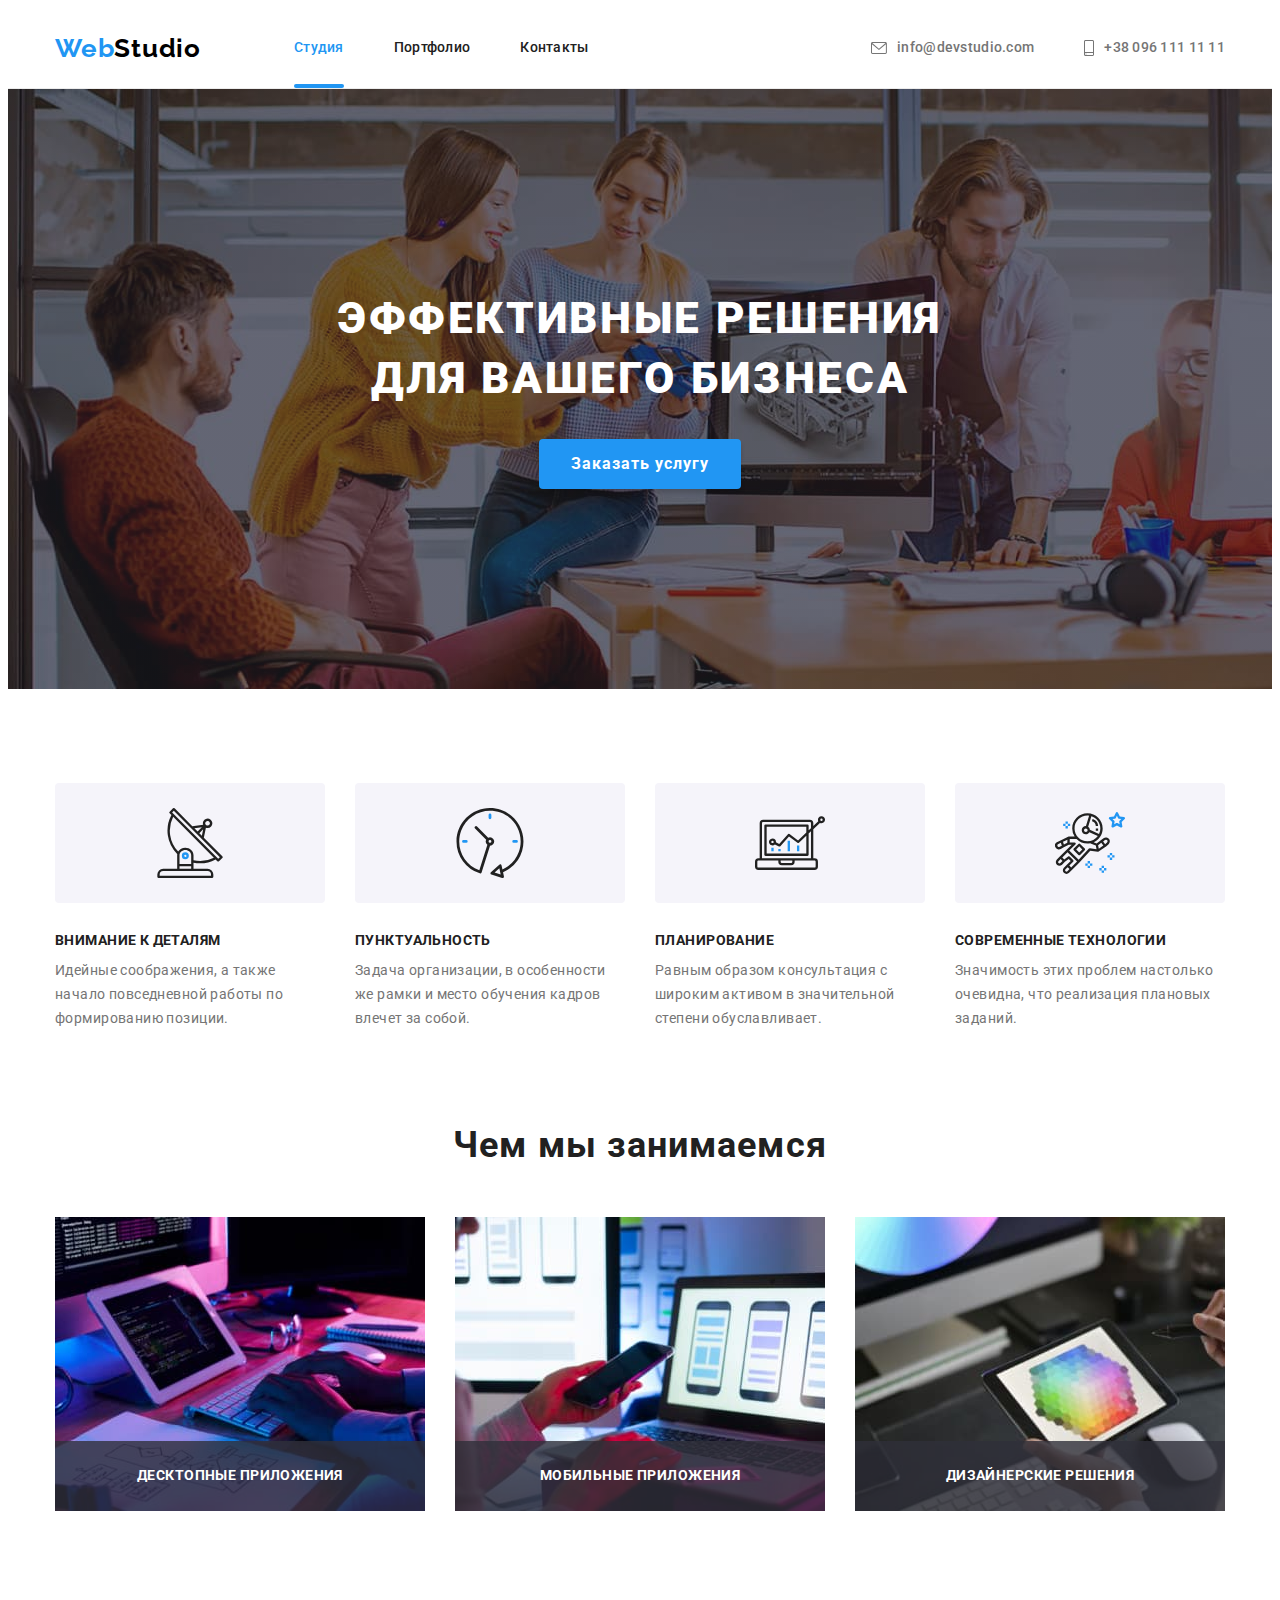
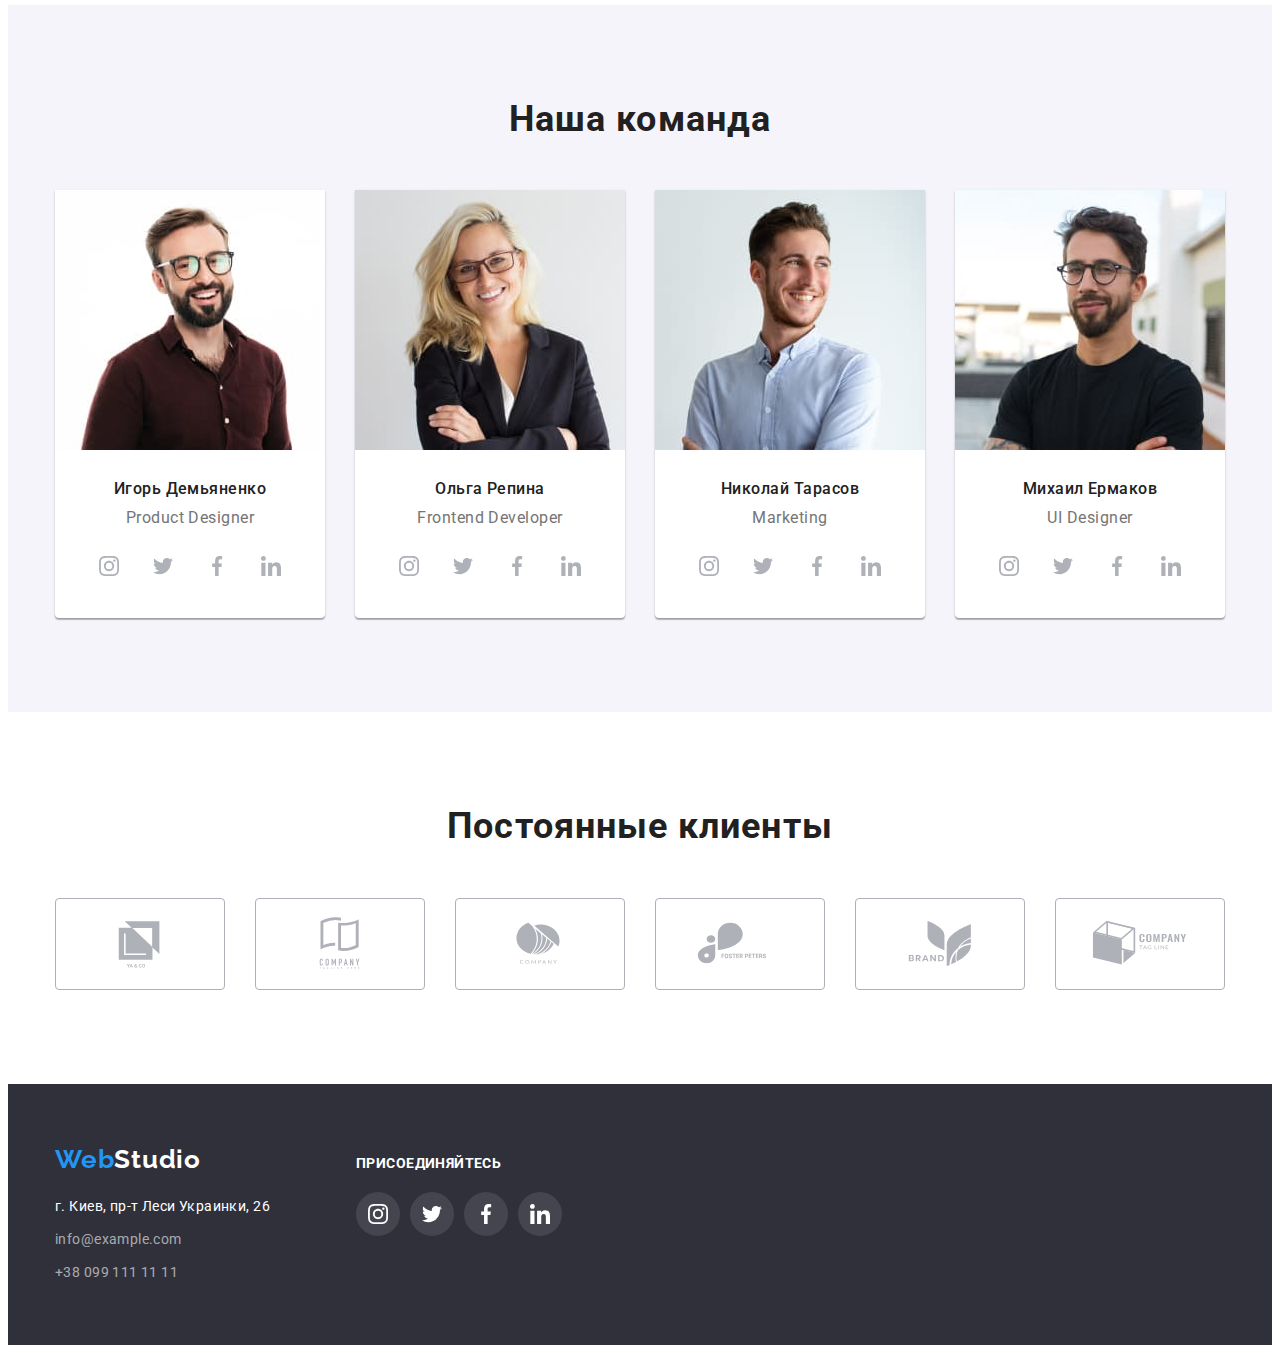
==== index.html @ 667f0d1c "moved mod 5 files" ====
<!DOCTYPE html>
<html lang="ru">

<head>
  <meta charset="UTF-8" />
  <meta http-equiv="X-UA-Compatible" content="IE=edge" />
  <meta name="viewport" content="width=device-width, initial-scale=1.0" />
  <link rel="preconnect" href="https://fonts.googleapis.com" />
  <link rel="preconnect" href="https://fonts.gstatic.com" crossorigin />
  <link href="https://fonts.googleapis.com/css2?family=Raleway:wght@700&family=Roboto:wght@400;500;700;900&display=swap"
    rel="stylesheet" />
  <link rel="stylesheet" href="https://cdnjs.cloudflare.com/ajax/libs/modern-normalize/1.1.0/modern-normalize.min.css"
    integrity="sha512-wpPYUAdjBVSE4KJnH1VR1HeZfpl1ub8YT/NKx4PuQ5NmX2tKuGu6U/JRp5y+Y8XG2tV+wKQpNHVUX03MfMFn9Q=="
    crossorigin="anonymous" referrerpolicy="no-referrer" />
  <link rel="stylesheet" href="./css/styles.css" />
  <title>Web studio</title>
</head>

<body>
  <!-- верхняя линия -->
  <header class="header">
    <div class="container header-bar">
      <a class="site-logo link" href="./index.html" lang="en">Web<span class="header-logo-studio">Studio</span>
      </a>
      <nav class="header-nav">
        <ul class="header-list list">
          <li class="header-item">
            <a class="header-link link current" href="./index.html">Студия
            </a>
          </li>
          <li class="header-item">
            <a class="header-link link" href="./portfolio.html">Портфолио
            </a>
          </li>
          <li class="header-item">
            <a class="header-link link" href="">Контакты</a>
          </li>
        </ul>
      </nav>
      <ul class="header-contact-list list">
        <li class="header-contact-item">
          <a class="header-contact-link link header-link-select centering" href="mailto:info@devstudio.com">
            <svg class="mail-icon contacts-icon" width="16" height="12">
              <use href="./images/icons.svg#envelope"></use>
            </svg>
            info@devstudio.com
          </a>
        </li>
        <li class="header-contact-item">
          <a class="header-contact-link link header-link-select centering" href="tel:+380961111111">
            <svg class="smartphone-icon contacts-icon" width="10" height="16">
              <use href="./images/icons.svg#smartphone"></use>
            </svg>+38 096 111 11 11
          </a>
        </li>
      </ul>
    </div>
  </header>
  <!-- шапка -->
  <main class="main">
    <section class="section-hero overlay">
      <div class="container">
        <h1 class="hero-title">Эффективные решения для вашего бизнеса</h1>
        <button class="hero-btn" type="button" data-modal-open>Заказать услугу</button>
      </div>
    </section>
    <!-- особенности -->
    <section class="specificity section">
      <div class="container">
        <h2 class="visually-hidden">особенности</h2>
        <ul class="specificity-list list">
          <li class="specificity-item">
            <div class="specif-icon-bg centering">
              <svg class="specificity-icon" width="70" height="70">
                <use href="./images/icons.svg#antenna"></use>
              </svg>
            </div>
            <h3 class="specificity-title">Внимание к деталям</h3>
            <p class="specificity-text">
              Идейные соображения, а также начало повседневной работы по
              формированию позиции.
            </p>
          </li>
          <li class="specificity-item">
            <div class="specif-icon-bg centering">
              <svg class="specificity-icon" width="70" height="70">
                <use href="./images/icons.svg#clock"></use>
              </svg>
            </div>
            <h3 class="specificity-title">Пунктуальность</h3>
            <p class="specificity-text">
              Задача организации, в особенности же рамки и место обучения
              кадров влечет за собой.
            </p>
          </li>
          <li class="specificity-item">
            <div class="specif-icon-bg centering">
              <svg class="specificity-icon" width="70" height="70">
                <use href="./images/icons.svg#diagram"></use>
              </svg>
            </div>
            <h3 class="specificity-title">Планирование</h3>
            <p class="specificity-text">
              Равным образом консультация с широким активом в значительной
              степени обуславливает.
            </p>
          </li>
          <li class="specificity-item">
            <div class="specif-icon-bg centering">
              <svg class="specificity-icon" width="70" height="70">
                <use href="./images/icons.svg#astronaut"></use>
              </svg>
            </div>
            <h3 class="specificity-title">Современные технологии</h3>
            <p class="specificity-text">
              Значимость этих проблем настолько очевидна, что реализация
              плановых заданий.
            </p>
          </li>
        </ul>
      </div>
    </section>
    <!-- Чем мы занимаемся -->
    <section class="work section">
      <div class="container">
        <h2 class="work-title">Чем мы занимаемся</h2>
        <ul class="work-list list">
          <li class="work-item">
            <div class="work-card">
              <img class="work-pic" src="./images/img-about-1.jpg" alt="Разработка мобильных приложений" width="370"
                height="294" />
              <div class="about-back centering">
                <p class="about-text">Десктопные приложения</p>
              </div>
            </div>
          </li>
          <li class="work-item">
            <div class="work-card">
              <img class="work-pic" src="./images/img-about-2.jpg" alt="Разработка мобильных приложений" width="370"
                height="294" />
              <div class="about-back centering">
                <p class="about-text">Мобильные приложения</p>
              </div>
            </div>
          </li>
          <li class="work-item">
            <div class="work-card">
              <img class="work-pic" src="./images/img-about-3.jpg" alt="Разработка мобильных приложений" width="370"
                height="294" />
              <div class="about-back centering">
                <p class="about-text">Дизайнерские решения</p>
              </div>
            </div>
          </li>
        </ul>
      </div>
    </section>
    <!-- Наша команда -->
    <section class="team section">
      <div class="container">
        <h2 class="team-title">Наша команда</h2>
        <ul class="team-list list">
          <li class="team-item">
            <img class="team-image" src="./images/img-person-1.jpg" alt="фото разработчика" width="270" height="260" />
            <div class="team-card-text">
              <h3 class="team-name">Игорь Демьяненко</h3>
              <p class="team-position" lang="en">Product Designer</p>
              <div class="member-social">
                <ul class="member-links-list list">
                  <li class="item">
                    <a href="" class="member-social-link link centering">
                      <svg class="member-social-icon" width="20" height="20">
                        <use href="./images/icons.svg#instagram"></use>
                      </svg></a>
                  </li>
                  <li class="item">
                    <a href="" class="member-social-link link centering">
                      <svg class="member-social-icon" width="20" height="20">
                        <use href="./images/icons.svg#twitter"></use>
                      </svg></a>
                  </li>
                  <li class="item">
                    <a href="" class="member-social-link link centering">
                      <svg class="member-social-icon" width="20" height="20">
                        <use href="./images/icons.svg#facebook"></use>
                      </svg></a>
                  </li>
                  <li class="item">
                    <a href="" class="member-social-link link centering">
                      <svg class="member-social-icon" width="20" height="20">
                        <use href="./images/icons.svg#linkedin"></use>
                      </svg></a>
                  </li>
                </ul>
              </div>
            </div>
          </li>
          <li class="team-item">
            <img class="team-image" src="./images/img-person-2.jpg" alt="фото разработчика" width="270" height="260" />
            <div class="team-card-text">
              <h3 class="team-name">Ольга Репина</h3>
              <p class="team-position" lang="en">Frontend Developer</p>
              <div class="member-social">
                <ul class="member-links-list list">
                  <li class="item centering">
                    <a href="" class="member-social-link link centering">
                      <svg class="member-social-icon" width="20" height="20">
                        <use href="./images/icons.svg#instagram"></use>
                      </svg></a>
                  </li>
                  <li class="item">
                    <a href="" class="member-social-link link centering">
                      <svg class="member-social-icon" width="20" height="20">
                        <use href="./images/icons.svg#twitter"></use>
                      </svg></a>
                  </li>
                  <li class="item">
                    <a href="" class="member-social-link link centering">
                      <svg class="member-social-icon" width="20" height="20">
                        <use href="./images/icons.svg#facebook"></use>
                      </svg></a>
                  </li>
                  <li class="item">
                    <a href="" class="member-social-link link centering">
                      <svg class="member-social-icon" width="20" height="20">
                        <use href="./images/icons.svg#linkedin"></use>
                      </svg></a>
                  </li>
                </ul>
              </div>
            </div>
          </li>
          <li class="team-item">
            <img class="team-image" src="./images/img-person-3.jpg" alt="фото маркетолога" width="270" height="260" />
            <div class="team-card-text">
              <h3 class="team-name">Николай Тарасов</h3>
              <p class="team-position" lang="en">Marketing</p>
              <div class="member-social">
                <ul class="member-links-list list">
                  <li class="item centering">
                    <a href="" class="member-social-link link centering">
                      <svg class="member-social-icon" width="20" height="20">
                        <use href="./images/icons.svg#instagram"></use>
                      </svg></a>
                  </li>
                  <li class="item">
                    <a href="" class="member-social-link link centering">
                      <svg class="member-social-icon" width="20" height="20">
                        <use href="./images/icons.svg#twitter"></use>
                      </svg></a>
                  </li>
                  <li class="item">
                    <a href="" class="member-social-link link centering">
                      <svg class="member-social-icon" width="20" height="20">
                        <use href="./images/icons.svg#facebook"></use>
                      </svg></a>
                  </li>
                  <li class="item">
                    <a href="" class="member-social-link link centering">
                      <svg class="member-social-icon" width="20" height="20">
                        <use href="./images/icons.svg#linkedin"></use>
                      </svg></a>
                  </li>
                </ul>
              </div>
            </div>
          </li>
          <li class="team-item">
            <img class="team-image" src="./images/img-person-4.jpg" alt="фото дезайнера" width="270" height="260" />
            <div class="team-card-text">
              <h3 class="team-name">Михаил Ермаков</h3>
              <p class="team-position" lang="en">UI Designer</p>
              <div class="member-social">
                <ul class="member-links-list list">
                  <li class="item centering">
                    <a href="" class="member-social-link link centering">
                      <svg class="member-social-icon" width="20" height="20">
                        <use href="./images/icons.svg#instagram"></use>
                      </svg></a>
                  </li>
                  <li class="item">
                    <a href="" class="member-social-link link centering">
                      <svg class="member-social-icon" width="20" height="20">
                        <use href="./images/icons.svg#twitter"></use>
                      </svg></a>
                  </li>
                  <li class="item">
                    <a href="" class="member-social-link link centering">
                      <svg class="member-social-icon" width="20" height="20">
                        <use href="./images/icons.svg#facebook"></use>
                      </svg></a>
                  </li>
                  <li class="item">
                    <a href="" class="member-social-link link centering">
                      <svg class="member-social-icon" width="20" height="20">
                        <use href="./images/icons.svg#linkedin"></use>
                      </svg></a>
                  </li>
                </ul>
              </div>
            </div>
          </li>
        </ul>
      </div>
    </section>
    <section class="clients section">
      <div class="container">
        <h2 class="clients-title">Постоянные клиенты</h2>
        <ul class="centering list">
          <li class="clients-item">
            <a class="link clients-link centering" href="">
              <svg class="clients-icon" width="106" height="60">
                <use href="./images/icons.svg#client-1"></use>
              </svg></a>
          </li>
          <li class="clients-item">
            <a class="link clients-link centering" href="">
              <svg class="clients-icon" width="106" height="60">
                <use href="./images/icons.svg#client-2"></use>
              </svg></a>
          </li>
          <li class="clients-item">
            <a class="link clients-link centering" href="">
              <svg class="clients-icon" width="106" height="60">
                <use href="./images/icons.svg#client-3"></use>
              </svg>
            </a>
          </li>
          <li class="clients-item">
            <a class="link clients-link centering" href="">
              <svg class="clients-icon" width="106" height="60">
                <use href="./images/icons.svg#client-4"></use>
              </svg></a>
          </li>
          <li class="clients-item">
            <a class="link clients-link centering" href="">
              <svg class="clients-icon" width="106" height="60">
                <use href="./images/icons.svg#client-5"></use>
              </svg></a>
          </li>
          <li class="clients-item">
            <a class="link clients-link centering" href="">
              <svg class="clients-icon" width="106" height="60">
                <use href="./images/icons.svg#client-6"></use>
              </svg></a>
          </li>
        </ul>
      </div>
    </section>
  </main>

  <!-- подвал -->
  <footer class="footer">
    <div class="container footer-links">
      <div class="logo-contacts">
        <a class="site-logo link footer" href="./index.html" lang="en">Web<span class="footer-logo-studio">Studio</span>
        </a>
        <address class="footer-address">
          <ul class="footer-list list">
            <li class="footer-item">
              <a class="footer-map-link link footer-link-select" href="https://goo.gl/maps/tbNQQ5aqf2PmWXbj7"
                target="_blank" rel="noopener noreferrer">
                г. Киев, пр-т Леси Украинки, 26</a>
            </li>
            <li class="footer-item">
              <a class="footer-contact-link link footer-link-select" href="mailto:info@example.com">info@example.com
              </a>
            </li>
            <li class="footer-item">
              <a class="footer-contact-link link footer-link-select" href="tel:+380991111111">+38 099 111 11 11
              </a>
            </li>
          </ul>
        </address>
      </div>
      <div class="social-links">
        <p class="title">присоединяйтесь</p>
        <ul class="company-social-links list">
          <li class="item">
            <a class="company-social-link link centering" href=""><svg class="company-social-icon" width="20"
                height="20">
                <use href="./images/icons.svg#instagram"></use>
              </svg>
            </a>
          </li>
          <li class="item">
            <a class="company-social-link link centering" href=""> <svg class="company-social-icon" width="20"
                height="20">
                <use href="./images/icons.svg#twitter"></use>
              </svg>
            </a>
          </li>
          <li class="item">
            <a class="company-social-link link centering" href=""> <svg class="company-social-icon" width="20"
                height="20">
                <use href="./images/icons.svg#facebook"></use>
              </svg>
            </a>
          </li>
          <li class="item">
            <a class="company-social-link link centering" href=""> <svg class="company-social-icon" width="20"
                height="20">
                <use href="./images/icons.svg#linkedin"></use>
              </svg>
            </a>
          </li>
        </ul>
      </div>

    </div>
  </footer>
  <div class="backdrop is-hidden" data-modal>
    <div class="modal">
      <button class="close centering" data-modal-close>
        <svg class="close-icon" width="11" height="11">
          <use href="./images/icons.svg#modal-close"></use>
        </svg>
      </button>
    </div>
  </div>
  <script src="./js/modal.js"></script>
</body>

</html>
---- css/styles.css ----
html {
  box-sizing: border-box;
}
*,
*::before,
*::after {
  box-sizing: inherit;
}
:root {
  --header-bgd-color: #ffffff;
  --footer-bgd-color: #2f303a;
  --title-color: #212121;
  --text-color: #757575;
  --link-selection-solor: #2196f3;
}
body {
  color: var(--text-color);
  font-family: "Roboto", sans-serif;
}
.container {
  width: 1200px;
  margin-left: auto;
  margin-right: auto;
  padding-left: 15px;
  padding-right: 15px;
  /* outline: 2px solid tomato; */
}
.list {
  list-style: none;
  padding: 0;
  margin: 0;
}
.link {
  text-decoration: none;
  color: currentColor;
}
h1,
h2,
h3,
h4,
h5,
h6,
p,
ul {
  margin-top: 0;
  margin-bottom: 0;
  padding: 0;
}
.visually-hidden {
  position: absolute;
  white-space: nowrap;
  width: 1px;
  height: 1px;
  overflow: hidden;
  border: 0;
  padding: 0;
  clip: rect(0 0 0 0);
  clip-path: inset(50%);
  margin: -1px;
}
.section {
  padding-top: 94px;
  padding-bottom: 94px;
}
img {
  max-width: 100%;
  height: auto;
  display: block;
}
.centering {
  display: flex;
  justify-content: center;
  align-items: center;
}

/* ------------- HEADER ----------------- */
.header {
  border-bottom: 1px solid #ececec;
}
.header-bar {
  display: flex;
  align-items: center;
}
.site-logo {
  margin-right: 93px;
  font-family: "Raleway";
  font-weight: 700;
  font-size: 26px;
  line-height: 1.19;
  letter-spacing: 0.03em;
  color: var(--link-selection-solor);
}
.header-logo-studio {
  color: #000000;
}
.header-list {
  display: flex;
}
.header-item {
  position: relative;
}
.header-item:not(:last-child) {
  margin-right: 50px;
}
.header-link {
  display: block;
  padding-top: 32px;
  padding-bottom: 32px;
  font-family: "Roboto";
  font-weight: 500;
  font-size: 14px;
  line-height: 1.14;
  letter-spacing: 0.02em;
  color: var(--title-color);
  transition: color 250ms cubic-bezier(0.4, 0, 0.2, 1);
}
.header-link:hover,
.header-link:focus {
  color: var(--link-selection-solor);
}
.current {
  color: var(--link-selection-solor);
}
.current::after {
  content: "";
  position: absolute;
  left: 0;
  bottom: 0;
  display: inline-block;
  width: 100%;
  height: 4px;
  background-color: #2196f3;
  border-radius: 2px;
}
.header-contact-list {
  display: flex;
  align-items: center;
  margin-left: auto;
}
.header-contact-item + .header-contact-item {
  margin-left: 50px;
}
.header-contact-link {
  padding-top: 32px;
  padding-bottom: 32px;
  font-weight: 500;
  font-size: 14px;
  line-height: 1.14;
  letter-spacing: 0.02em;
  transition: color 250ms cubic-bezier(0.4, 0, 0.2, 1);
}
.header-contact-link:hover,
.header-contact-link:focus {
  color: var(--link-selection-solor);
}
.contacts-icon {
  margin-right: 10px;
  fill: currentColor;
}
/* ------------- HERO ----------------- */
.section-hero {
  padding: 200px 0px;
  margin-left: auto;
  margin-right: auto;
  max-width: 1600px;
  height: 600px;
  background-image: linear-gradient(
      to right,
      rgba(47, 48, 58, 0.4),
      rgba(47, 48, 58, 0.4)
    ),
    url(../images/hero-Img.jpg);
  background-color: #c4c4c4;
  text-align: center;
}
.hero-title {
  width: 696px;
  margin-left: auto;
  margin-right: auto;
  margin-bottom: 30px;
  font-weight: 900;
  font-size: 44px;
  line-height: 1.36;
  letter-spacing: 0.06em;
  text-transform: uppercase;
  color: #ffffff;
}
.hero-btn {
  padding: 10px 32px;
  min-width: 200px;
  border: 0px;
  font-family: "Roboto";
  font-weight: 700;
  font-size: 16px;
  line-height: 1.88;
  /* display: flex; */
  align-items: center;
  letter-spacing: 0.06em;
  color: #ffffff;
  background: var(--link-selection-solor);
  box-shadow: 0px 4px 4px rgba(0, 0, 0, 0.15);
  border-radius: 4px;
  transition: background-color 250ms cubic-bezier(0.4, 0, 0.2, 1);
}
.hero-btn:hover,
.hero-btn:focus {
  cursor: pointer;
  background-color: #188ce8;
}
/* ------------- SPECIIFICITY ----------------- */
.specificity-list {
  display: flex;
  justify-content: space-between;
}
.specif-icon-bg {
  width: 270px;
  height: 120px;
  margin-bottom: 30px;
  background: #f5f4fa;
  border-radius: 4px;
}
.specificity-item {
  /* width: calc((100% - 120px) / 4); */
  /* margin-right: 30px; */
  width: 270px;
  margin-right: 30px;
}
.specificity-item:last-child {
  margin-right: 0;
}
.specificity-title {
  margin-bottom: 10px;
  font-size: 14px;
  line-height: 1.14;
  letter-spacing: 0.03em;
  text-transform: uppercase;
  color: var(--title-color);
}
.specificity-text {
  max-width: 270px;
  font-size: 14px;
  line-height: 1.71;
  letter-spacing: 0.03em;
}
/* ------------- WORK & TEAM ----------------- */
.work {
  padding-top: 0;
}
.work-title,
.team-title,
.clients-title {
  margin-bottom: 50px;
  font-weight: 700;
  font-size: 36px;
  line-height: 1.16;
  text-align: center;
  letter-spacing: 0.03em;
  color: var(--title-color);
}
.work-list {
  display: flex;
}
.work-item:not(:last-child) {
  margin-right: 30px;
}
.work-card {
  position: relative;
}
.about-back {
  position: absolute;
  left: 0;
  bottom: 0;
  width: 370px;
  height: 70px;
  background: rgba(47, 48, 58, 0.8);
}
.about-text {
  font-weight: 700;
  font-size: 14px;
  line-height: 1.14;
  letter-spacing: 0.03em;
  text-transform: uppercase;

  color: #ffffff;
}
/* ------------- TEAM ----------------- */
.team {
  background-color: #f5f4fa;
}
.team-list {
  display: flex;
}
.team-item:not(:last-child) {
  margin-right: 30px;
}
.team-item {
  background: var(--header-bgd-color);
  box-shadow: 0px 1px 3px rgba(0, 0, 0, 0.12), 0px 1px 1px rgba(0, 0, 0, 0.14),
    0px 2px 1px rgba(0, 0, 0, 0.2);
  border-radius: 0px 0px 4px 4px;
}
.team-card-text {
  width: 270px;
  padding-top: 30px;
  padding-bottom: 30px;
}
.team-name {
  margin-bottom: 10px;
  font-weight: 500;
  font-size: 16px;
  line-height: 1.18;
  text-align: center;
  letter-spacing: 0.03em;
  color: var(--title-color);
}
.team-position {
  margin-bottom: 16px;
  font-size: 16px;
  line-height: 1.18;
  text-align: center;
  letter-spacing: 0.03em;
}
.member-social {
  width: 206px;
  height: 44px;
  margin-left: auto;
  margin-right: auto;
  color: #afb1b8;
}
.member-links-list {
  display: flex;
  align-items: center;
  justify-content: space-between;
}
.member-links-list .item {
  width: 44px;
  height: 44px;
  border-radius: 50%;
}
.member-social-link {
  width: 100%;
  height: 100%;
  border-radius: 50%;
  transition: background-color 250ms cubic-bezier(0.4, 0, 0.2, 1),
    color 250ms cubic-bezier(0.4, 0, 0.2, 1);
}
.member-social-link:hover,
.member-social-link:focus {
  background-color: var(--link-selection-solor);
  color: var(--header-bgd-color);
}
.member-social-icon {
  fill: currentColor;
}
/* ------------- CLIENTS----------------- */
.clients-item {
  width: 170px;
  height: 92px;

  color: #afb1b8;
}
.clients-link {
  width: 100%;
  height: 100%;
  border: 1px solid #afb1b8;
  border-radius: 4px;
  transition: border-color 250ms cubic-bezier(0.4, 0, 0.2, 1),
    color 250ms cubic-bezier(0.4, 0, 0.2, 1);
}
.clients-item:not(:last-child) {
  margin-right: 30px;
}
.clients-link:hover,
.clients-link:focus {
  border-color: var(--link-selection-solor);
  color: var(--link-selection-solor);
}
.clients-icon {
  fill: currentColor;
}
/* ------------- FOOTER----------------- */
.footer {
  display: flex;
  padding-top: 60px;
  padding-bottom: 60px;
  background-color: var(--footer-bgd-color);
}
.logo-contacts {
  min-width: 231px;
}
.footer-links {
  display: flex;
  align-items: baseline;
}
.site-logo.footer {
  margin: 0;
  padding: 0;
}
.footer-address {
  margin-top: 20px;
  font-style: normal;
}
.footer-item {
  margin-bottom: 9px;
}
.footer-item:last-child {
  margin-bottom: 0;
}
.footer-logo-studio {
  font-family: "Raleway";
  font-weight: 700;
  font-size: 26px;
  line-height: 1.19;
  letter-spacing: 0.03em;
  color: var(--header-bgd-color);
}
.footer-map-link {
  font-size: 14px;
  line-height: 1.71;
  letter-spacing: 0.03em;
  color: var(--header-bgd-color);
}
.footer-contact-link {
  font-size: 14px;
  line-height: 1.71;
  letter-spacing: 0.03em;
  color: rgba(255, 255, 255, 0.6);
}

.social-links {
  margin-left: 70px;
}
.social-links .title {
  margin-bottom: 20px;
  font-family: "Roboto";
  font-weight: 700;
  font-size: 14px;
  line-height: 1.14;
  letter-spacing: 0.03em;
  text-transform: uppercase;
  color: #ffffff;
}
.company-social-links {
  display: flex;
}
.company-social-link {
  padding: 12px;
}
.company-social-links .item:not(:last-child) {
  margin-right: 10px;
}
.company-social-links .item {
  width: 44px;
  height: 44px;
  border-radius: 50%;
  color: var(--header-bgd-color);
  background-color: rgba(255, 255, 255, 0.1);
  transition: background-color 250ms cubic-bezier(0.4, 0, 0.2, 1);
}
.company-social-links .item:hover,
.company-social-links .item:focus {
  background-color: var(--link-selection-solor);
}
.company-social-icon {
  fill: currentColor;
}
/* ------------- MODAL ----------------- */
.backdrop {
  position: fixed;
  top: 0;
  left: 0;
  width: 100%;
  height: 100%;
  opacity: 1;
  background-color: rgba(0, 0, 0, 0.2);
  transition: opacity 250ms cubic-bezier(0.4, 0, 0.2, 1);
}
.backdrop.is-hidden {
  opacity: 0;
  pointer-events: none;
}
.backdrop.is-hidden .modal {
  transform: translate(-50%, -50%) scale(0.9);
}
.modal {
  position: absolute;
  top: 50%;
  left: 50%;
  transform: translate(-50%, -50%) scale(1);
  width: 528px;
  height: 581px;
  background-color: #ffffff;
  box-shadow: 0px 1px 3px rgba(0, 0, 0, 0.12), 0px 1px 1px rgba(0, 0, 0, 0.14),
    0px 2px 1px rgba(0, 0, 0, 0.2);
  border-radius: 4px;
  transition: transform 250ms cubic-bezier(0.4, 0, 0.2, 1);
}
.modal .close {
  position: absolute;
  top: 8px;
  right: 8px;
  width: 30px;
  height: 30px;
  background-color: #ffffff;
  border: 1px solid rgba(0, 0, 0, 0.1);
  border-radius: 50%;
  cursor: pointer;
}
/* ------------- page 2 - FILTERS ----------------- */
.filters-list {
  display: flex;
  justify-content: center;
  margin-bottom: 50px;
}
.filters-item:not(:last-child) {
  margin-right: 8px;
}
.filters-btn {
  padding: 6px 22px;
  font-family: inherit;
  font-weight: 500;
  font-size: 16px;
  line-height: 1.62;
  text-align: center;
  letter-spacing: 0.03em;
  color: var(--title-color);
  background-color: #f5f4fa;
  border-radius: 4px;
  border: 0;
  transition: background-color 250ms cubic-bezier(0.4, 0, 0.2, 1),
    box-shadow 250ms cubic-bezier(0.4, 0, 0.2, 1),
    color 250ms cubic-bezier(0.4, 0, 0.2, 1);
}
.filters-btn:hover,
.filters-btn:focus {
  background-color: var(--link-selection-solor);
  box-shadow: 0px 3px 1px rgba(0, 0, 0, 0.1), 0px 1px 2px rgba(0, 0, 0, 0.08),
    0px 2px 2px rgba(0, 0, 0, 0.12);
  color: var(--header-bgd-color);
  cursor: pointer;
}
/* ------------- page 2 - PROJECTS CARDS ----------------- */
.projects-list {
  display: flex;
  flex-wrap: wrap;
}
.projects-item {
  margin-bottom: 30px;
  margin-right: 30px;
}
.projects-card-link {
  display: inline-block;
  transition: box-shadow 250ms cubic-bezier(0.4, 0, 0.2, 1);
}
.projects-card-link:hover,
.projects-card-link:focus {
  box-shadow: 0px 1px 1px rgba(0, 0, 0, 0.12), 0px 4px 4px rgba(0, 0, 0, 0.06),
    1px 4px 6px rgba(0, 0, 0, 0.16);
}
.projects-item:nth-child(3n) {
  margin-right: 0;
}
.projects-item:nth-last-child(-n + 3) {
  margin-bottom: 0;
}
.projects-card-text {
  width: 370px;
  padding: 20px 24px;
  border: 1px solid #eeeeee;
  border-top: 0;
  /* border-left: 1px solid #eeeeee;
  border-bottom: 1px solid #eeeeee;
  border-right: 1px solid #eeeeee; */
  background-color: var(--header-bgd-color);
}
.projects-pic {
  display: block;
}
.projects-thumb {
  position: relative;
  overflow: hidden;
}
.card-overlay {
  position: absolute;
  left: 0;
  bottom: 0;
  width: 100%;
  height: 100%;
  background: rgba(33, 150, 243, 0.9);
  transform: translateY(100%);
  transition: transform 250ms cubic-bezier(0.4, 0, 0.2, 1);
}
.projects-card-link:hover .card-overlay {
  transform: translateY(0px);
}
.overlay-text {
  padding: 63px 24px;
  font-size: 18px;
  line-height: 1.56;
  letter-spacing: 0.03em;
  color: #ffffff;
}
.projects-item-name {
  margin-bottom: 4px;
  font-weight: 700;
  font-size: 18px;
  line-height: 2;
  letter-spacing: 0.06em;
  color: var(--title-color);
}
.projects-item-about {
  font-size: 16px;
  line-height: 1.88;
  letter-spacing: 0.03em;
  /* color: var(--text-color); */
}
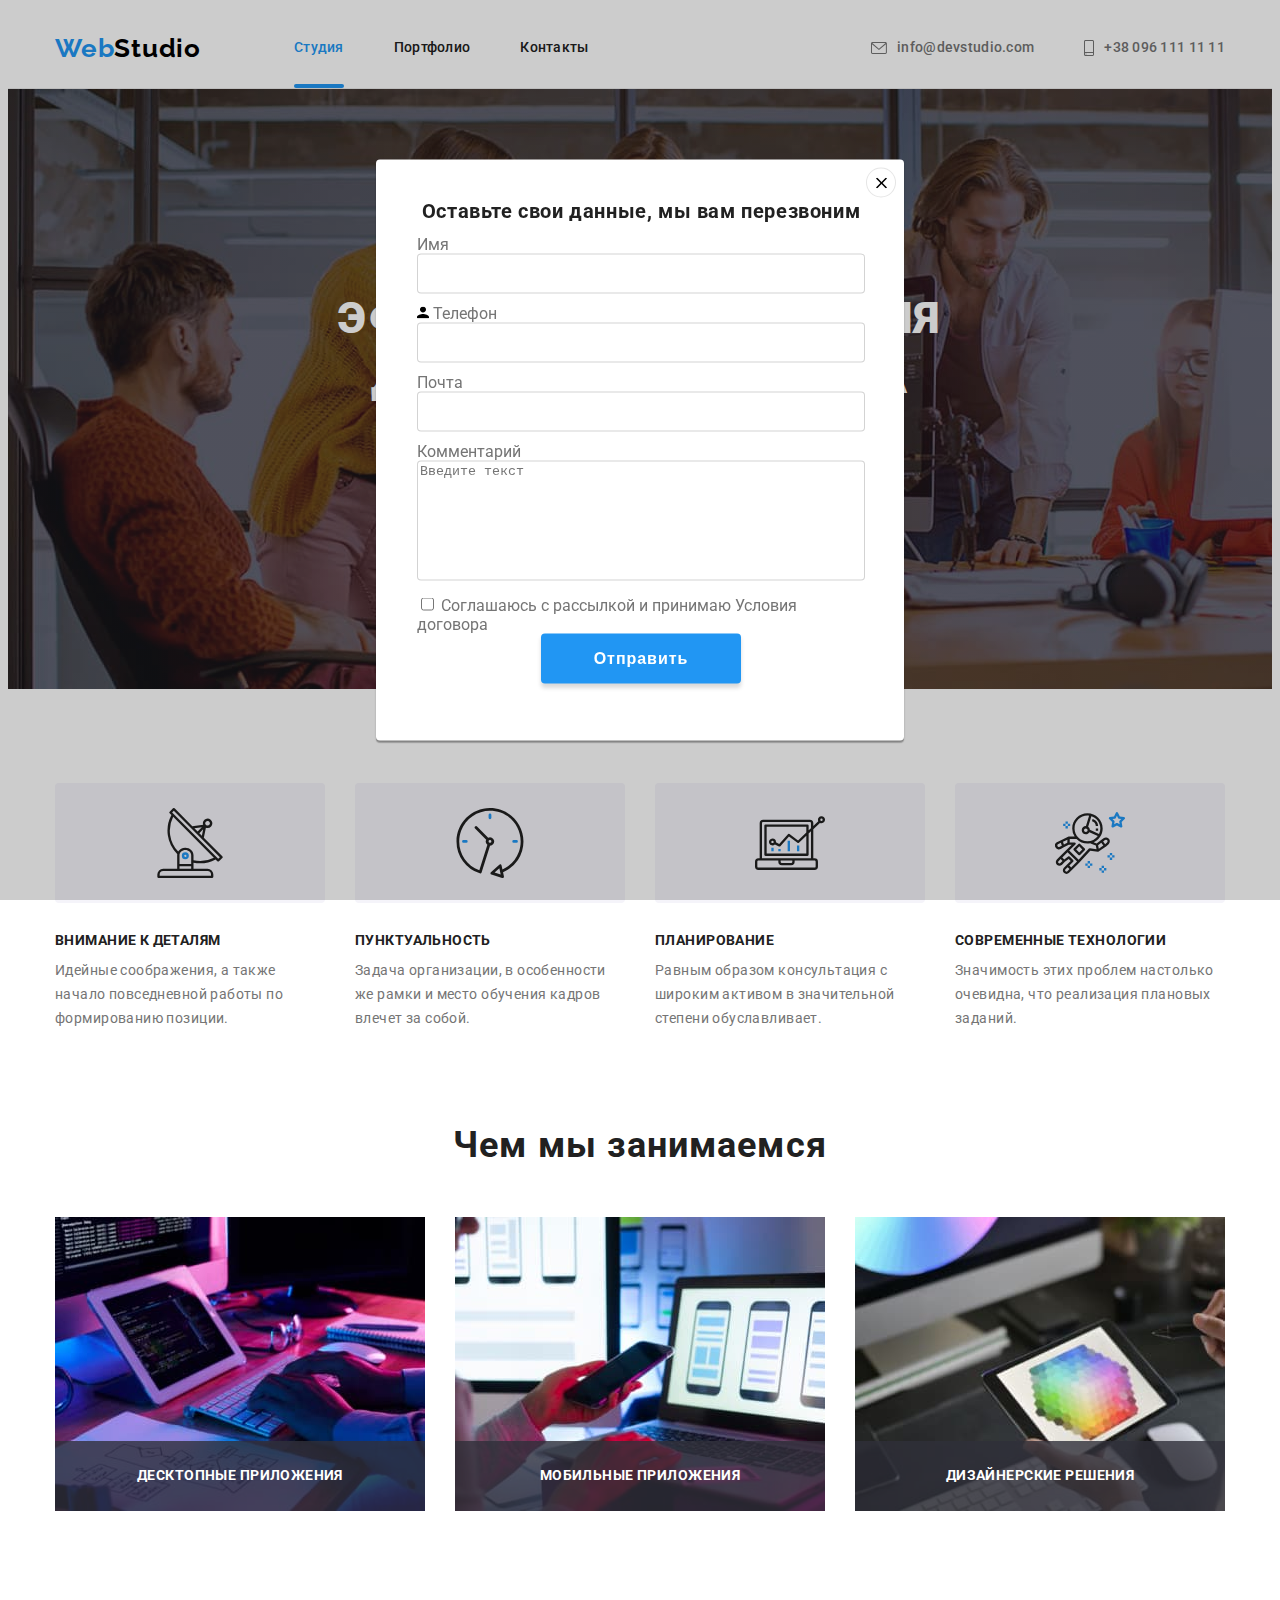
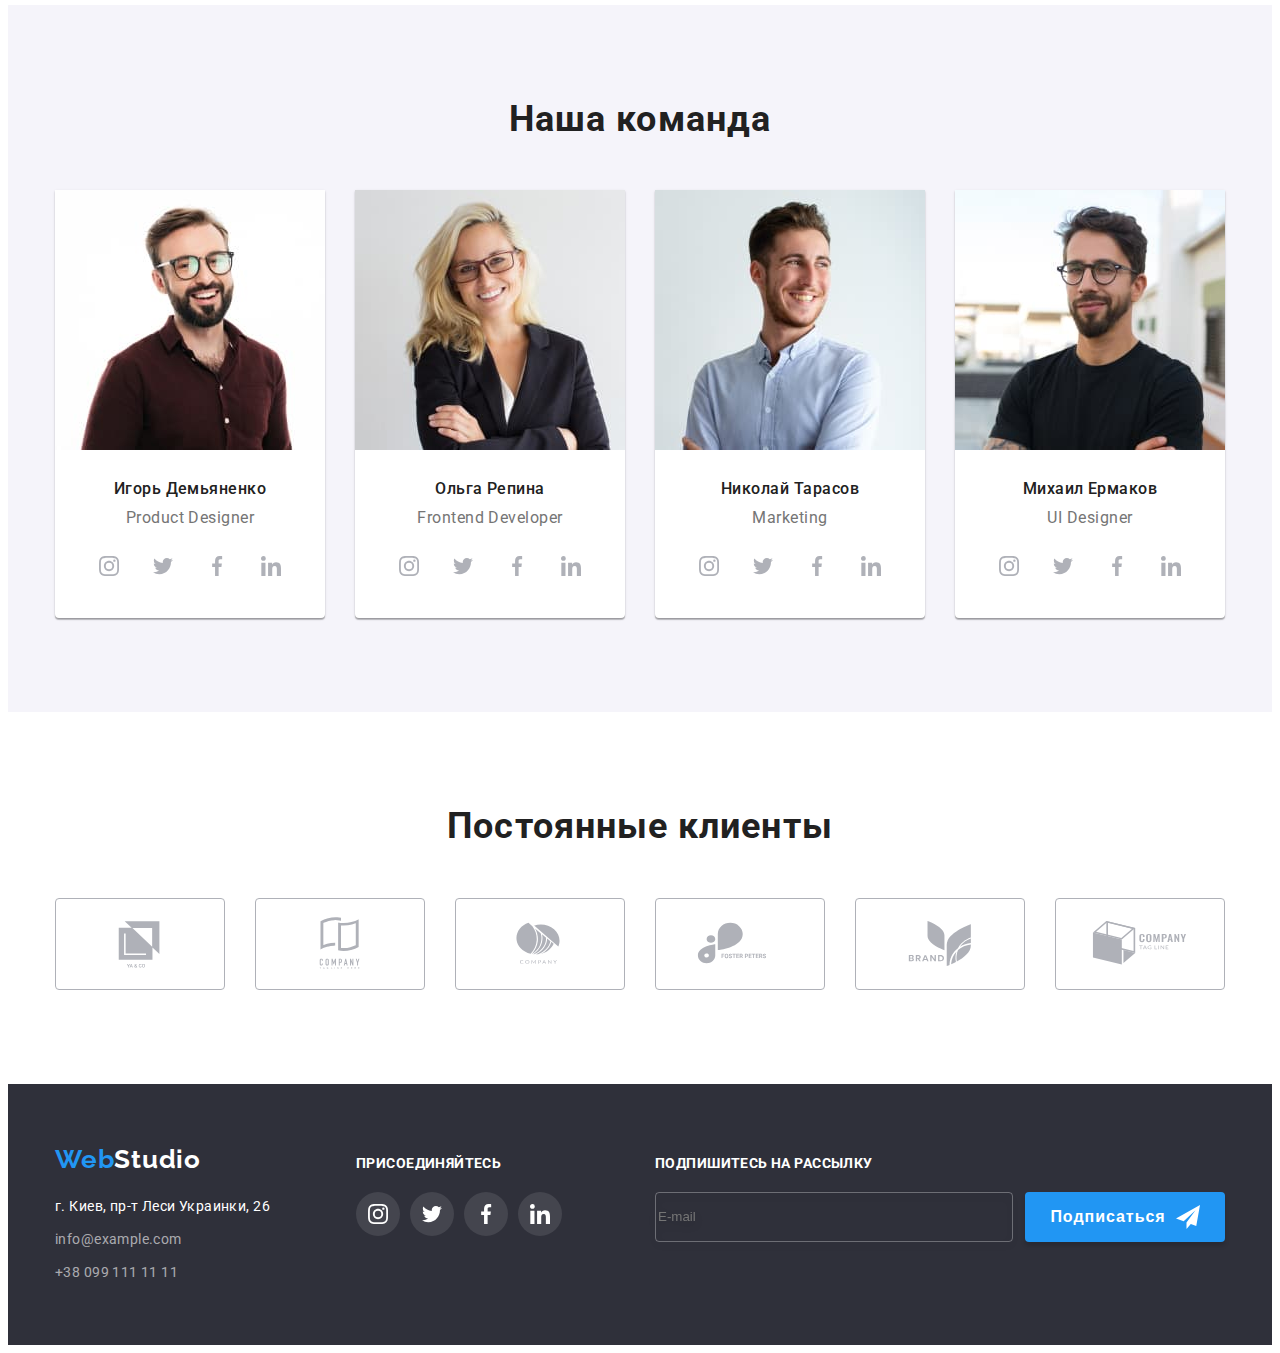
==== commit 7a395a76: "Added inputs" ====
--- a/index.html
+++ b/index.html
@@ -406,16 +406,49 @@
           </li>
         </ul>
       </div>
+      <div class="subscribe">
+        <label for="subscribe">
+          <p class="title">Подпишитесь на рассылку</p>
+        </label>
+        <form class="centering" name="signup_form" autocomplete="on" novalidate>
+          <input class="subscribe-mail-input" type="email" name="user-subscribe-email" placeholder="E-mail"
+            id="subscribe" />
+          <button class="subscribe-btn centering" type="submit">Подписаться
+            <svg class="subscription-icon" width="24" height="24">
+              <use href="./images/icons.svg#send"></use>
+            </svg>
+          </button>
+        </form>
+      </div>
 
     </div>
   </footer>
-  <div class="backdrop is-hidden" data-modal>
+  <div class="backdrop " data-modal>
     <div class="modal">
-      <button class="close centering" data-modal-close>
+      <button class="close centering" type="button" data-modal-close>
         <svg class="close-icon" width="11" height="11">
           <use href="./images/icons.svg#modal-close"></use>
         </svg>
       </button>
+      <p class="modal-title">Оставьте свои данные, мы вам перезвоним</p>
+      <form>
+        <label class="input-label" for="user-name">Имя</label>
+        <input class="modal-input" type="text" name="user-name" placeholder="" id="user-name">
+        <svg class="input-icon" width="12" height="12">
+          <use href="./images/icons.svg#icon-name"></use>
+        </svg>
+        <label class="input-label" for="user-tel">Телефон</label>
+        <input class="modal-input" type="tel" name="user-tel" placeholder="" id="user-tel">
+        <label class="input-label" for="user-email">Почта</label>
+        <input class="modal-input" type="email" name="user-email" placeholder="" id="user-email">
+        <label class="input-label" for="user-coment">Комментарий</label>
+        <textarea class="modal-input coment" name="user-coment" id="user-coment" placeholder="Введите текст"></textarea>
+      </form>
+      <div class="accept">
+        <input type="checkbox" name="accept-check" id="accept">
+        <label for="accept">Соглашаюсь с рассылкой и принимаю <span>Условия договора</span></label>
+      </div>
+      <button class="subscribe-btn centering send" type="submit">Отправить</button>
     </div>
   </div>
   <script src="./js/modal.js"></script>
--- a/css/styles.css
+++ b/css/styles.css
@@ -438,7 +438,7 @@
   line-height: 1.14;
   letter-spacing: 0.03em;
   text-transform: uppercase;
-  color: #ffffff;
+  color: var(--header-bgd-color);
 }
 .company-social-links {
   display: flex;
@@ -462,6 +462,51 @@
   background-color: var(--link-selection-solor);
 }
 .company-social-icon {
+  fill: currentColor;
+}
+.subscribe {
+  margin-left: 93px;
+}
+.subscribe .title {
+  display: inline-block;
+  margin-bottom: 20px;
+  font-weight: 700;
+  font-size: 14px;
+  line-height: 1.14;
+  letter-spacing: 0.03em;
+  text-transform: uppercase;
+  color: var(--header-bgd-color);
+}
+.subscribe-mail-input {
+  width: 358px;
+  height: 50px;
+  background-color: transparent;
+  border: 1px solid rgba(255, 255, 255, 0.3);
+  filter: drop-shadow(0px 4px 4px rgba(0, 0, 0, 0.15));
+  border-radius: 4px;
+}
+.subscribe-btn {
+  padding: 0;
+  margin-left: 12px;
+  min-width: 200px;
+  min-height: 50px;
+
+  font-weight: 700;
+  font-size: 16px;
+  line-height: 1.88;
+  display: flex;
+  align-items: center;
+  text-align: center;
+  letter-spacing: 0.06em;
+  color: var(--header-bgd-color);
+  border: none;
+  background-color: var(--link-selection-solor);
+  box-shadow: 0px 4px 4px rgba(0, 0, 0, 0.15);
+  border-radius: 4px;
+  cursor: pointer;
+}
+.subscription-icon {
+  margin-left: 10px;
   fill: currentColor;
 }
 /* ------------- MODAL ----------------- */
@@ -487,6 +532,7 @@
   top: 50%;
   left: 50%;
   transform: translate(-50%, -50%) scale(1);
+  padding: 40px 39px 40px 41px;
   width: 528px;
   height: 581px;
   background-color: #ffffff;
@@ -494,6 +540,38 @@
     0px 2px 1px rgba(0, 0, 0, 0.2);
   border-radius: 4px;
   transition: transform 250ms cubic-bezier(0.4, 0, 0.2, 1);
+}
+.modal-title {
+  margin-bottom: 12px;
+  font-weight: 700;
+  font-size: 20px;
+  line-height: 1.15;
+  text-align: center;
+  letter-spacing: 0.03em;
+  color: var(--title-color);
+}
+.input-label {
+  margin-bottom: 4px;
+}
+.modal-input {
+  width: 100%;
+  margin-bottom: 10px;
+  height: 40px;
+  border: 1px solid rgba(33, 33, 33, 0.2);
+  border-radius: 4px;
+}
+.modal-input:hover,
+.modal-input:focus {
+  border: 1px solid #2196f3;
+}
+.modal-input.coment {
+  pad: 12px 16px;
+  height: 120px;
+  resize: none;
+}
+.subscribe-btn.send {
+  margin-left: auto;
+  margin-right: auto;
 }
 .modal .close {
   position: absolute;
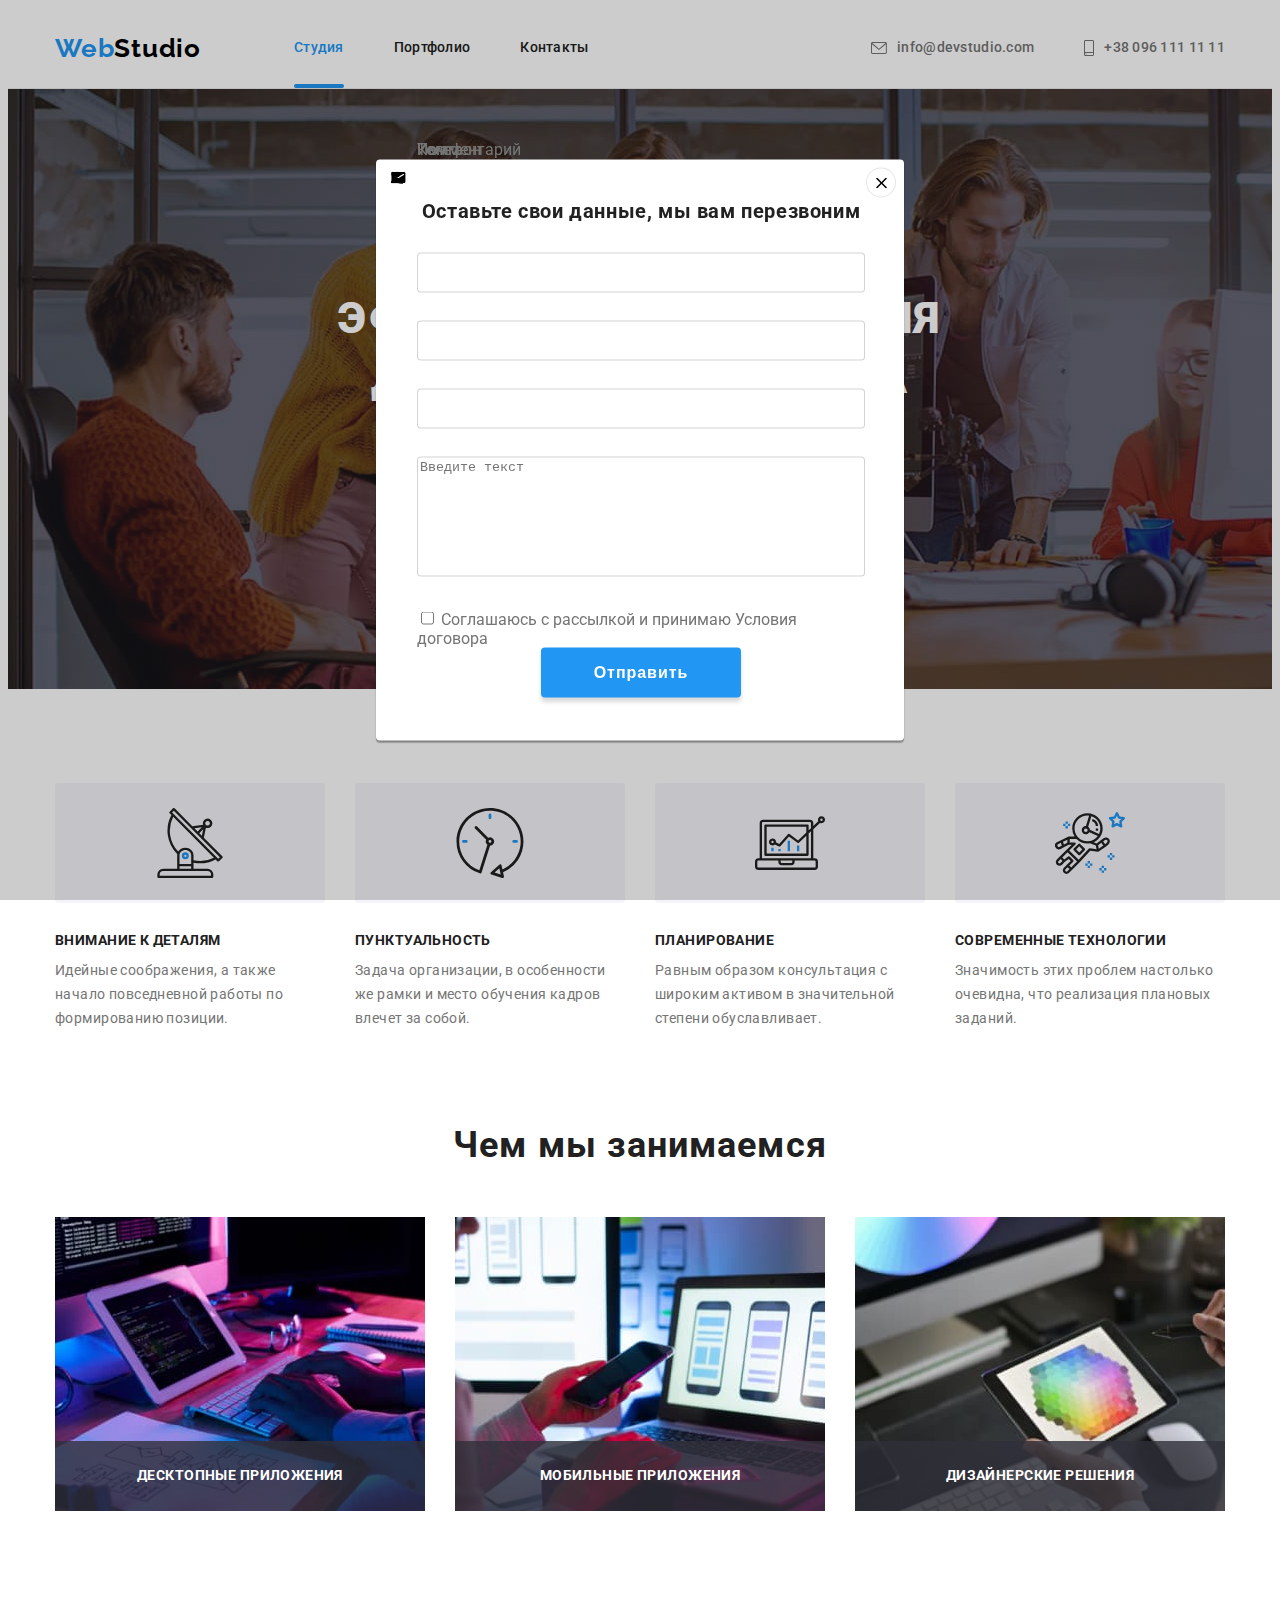
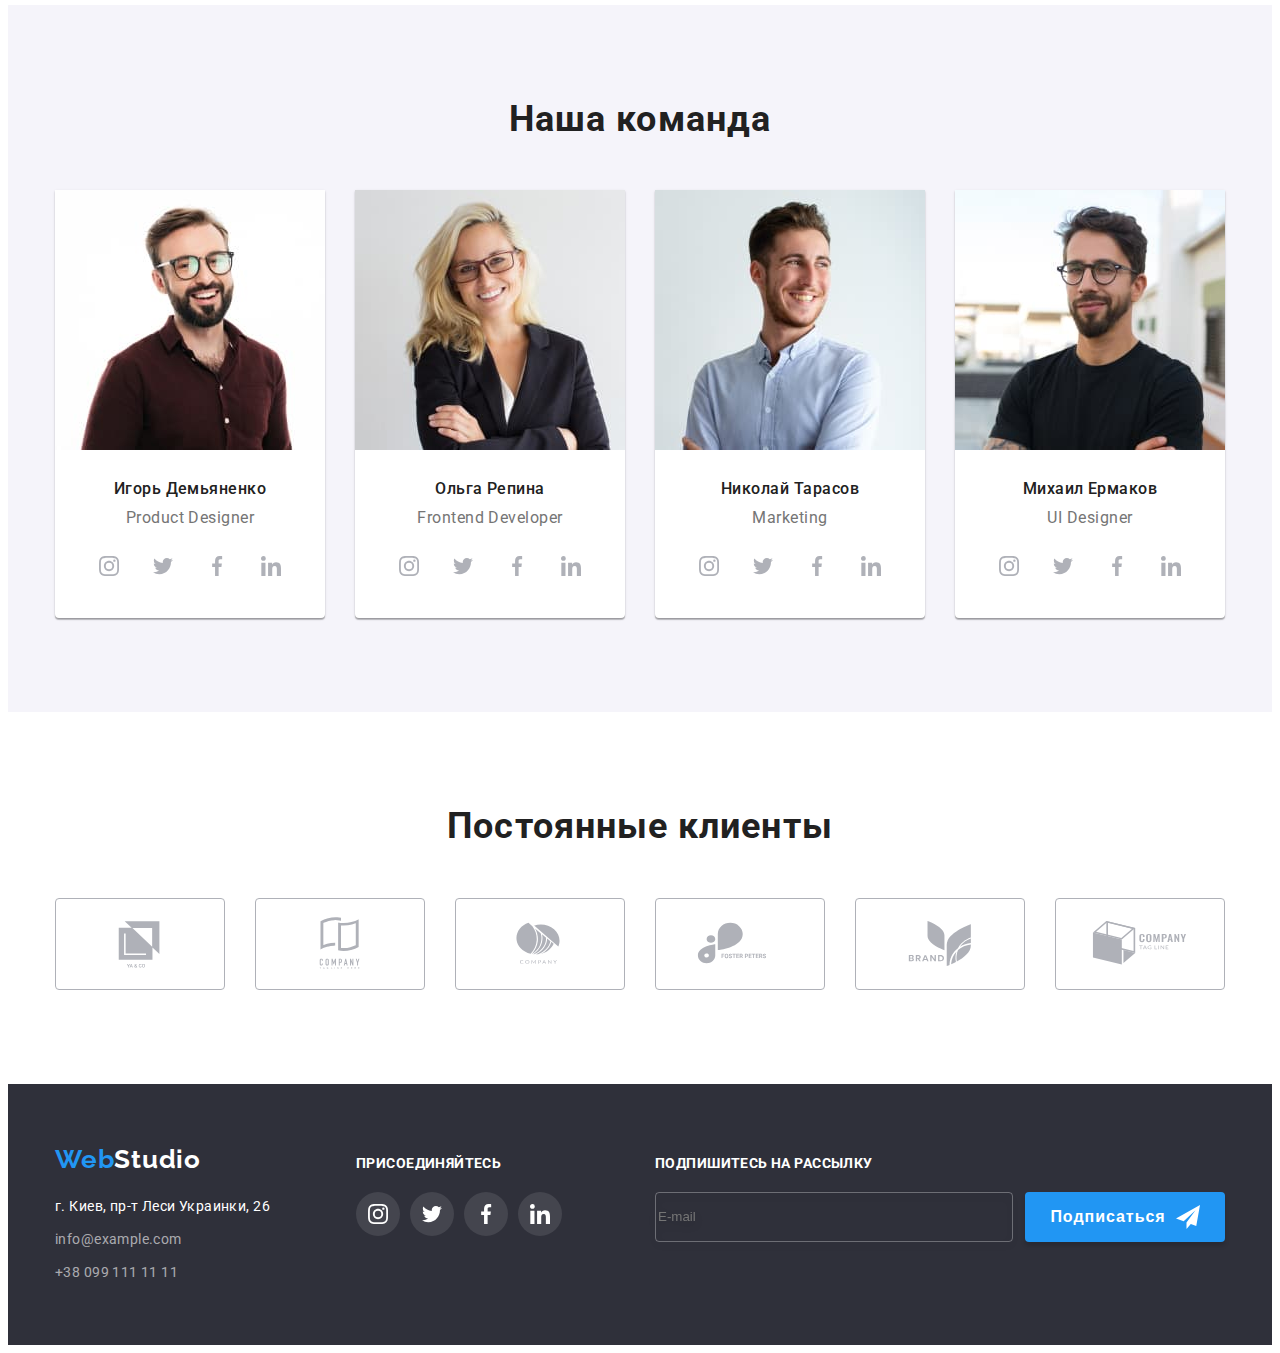
==== commit 304bc640: "input-info-position A" ====
--- a/index.html
+++ b/index.html
@@ -432,17 +432,32 @@
       </button>
       <p class="modal-title">Оставьте свои данные, мы вам перезвоним</p>
       <form>
-        <label class="input-label" for="user-name">Имя</label>
-        <input class="modal-input" type="text" name="user-name" placeholder="" id="user-name">
-        <svg class="input-icon" width="12" height="12">
-          <use href="./images/icons.svg#icon-name"></use>
-        </svg>
-        <label class="input-label" for="user-tel">Телефон</label>
-        <input class="modal-input" type="tel" name="user-tel" placeholder="" id="user-tel">
-        <label class="input-label" for="user-email">Почта</label>
-        <input class="modal-input" type="email" name="user-email" placeholder="" id="user-email">
-        <label class="input-label" for="user-coment">Комментарий</label>
-        <textarea class="modal-input coment" name="user-coment" id="user-coment" placeholder="Введите текст"></textarea>
+        <div class="input-field">
+          <label class="input-label" for="user-name">Имя</label>
+          <input class="modal-input" type="text" name="user-name" placeholder="" id="user-name">
+          <svg class="input-icon" width="12" height="12">
+            <use href="./images/icons.svg#icon-name"></use>
+          </svg>
+        </div>
+        <div class="input-field">
+          <label class="input-label" for="user-tel">Телефон</label>
+          <input class="modal-input" type="tel" name="user-tel" placeholder="" id="user-tel">
+          <svg class="input-icon" width="13" height="13">
+            <use href="./images/icons.svg#icon-tel"></use>
+          </svg>
+        </div>
+        <div class="input-field">
+          <label class="input-label" for="user-email">Почта</label>
+          <input class="modal-input" type="email" name="user-email" placeholder="" id="user-email">
+          <svg class="input-icon" width="15" height="12">
+            <use href="./images/icons.svg#icon-email"></use>
+          </svg>
+        </div>
+        <div class="input-field">
+          <label class="input-label" for="user-coment">Комментарий</label>
+          <textarea class="modal-input coment" name="user-coment" id="user-coment"
+            placeholder="Введите текст"></textarea>
+        </div>
       </form>
       <div class="accept">
         <input type="checkbox" name="accept-check" id="accept">
--- a/css/styles.css
+++ b/css/styles.css
@@ -542,7 +542,7 @@
   transition: transform 250ms cubic-bezier(0.4, 0, 0.2, 1);
 }
 .modal-title {
-  margin-bottom: 12px;
+  margin-bottom: 30px;
   font-weight: 700;
   font-size: 20px;
   line-height: 1.15;
@@ -550,12 +550,20 @@
   letter-spacing: 0.03em;
   color: var(--title-color);
 }
+.form-field {
+  position: relative;
+}
 .input-label {
+  position: absolute;
+  top: 0;
+  left: ;
+  transform: translateY(-20px);
   margin-bottom: 4px;
 }
 .modal-input {
+  position: relative;
   width: 100%;
-  margin-bottom: 10px;
+  margin-bottom: 28px;
   height: 40px;
   border: 1px solid rgba(33, 33, 33, 0.2);
   border-radius: 4px;
@@ -563,6 +571,12 @@
 .modal-input:hover,
 .modal-input:focus {
   border: 1px solid #2196f3;
+}
+.input-icon {
+  position: absolute;
+  top: 12px;
+  left: 15px;
+  margin-right: 15px;
 }
 .modal-input.coment {
   pad: 12px 16px;
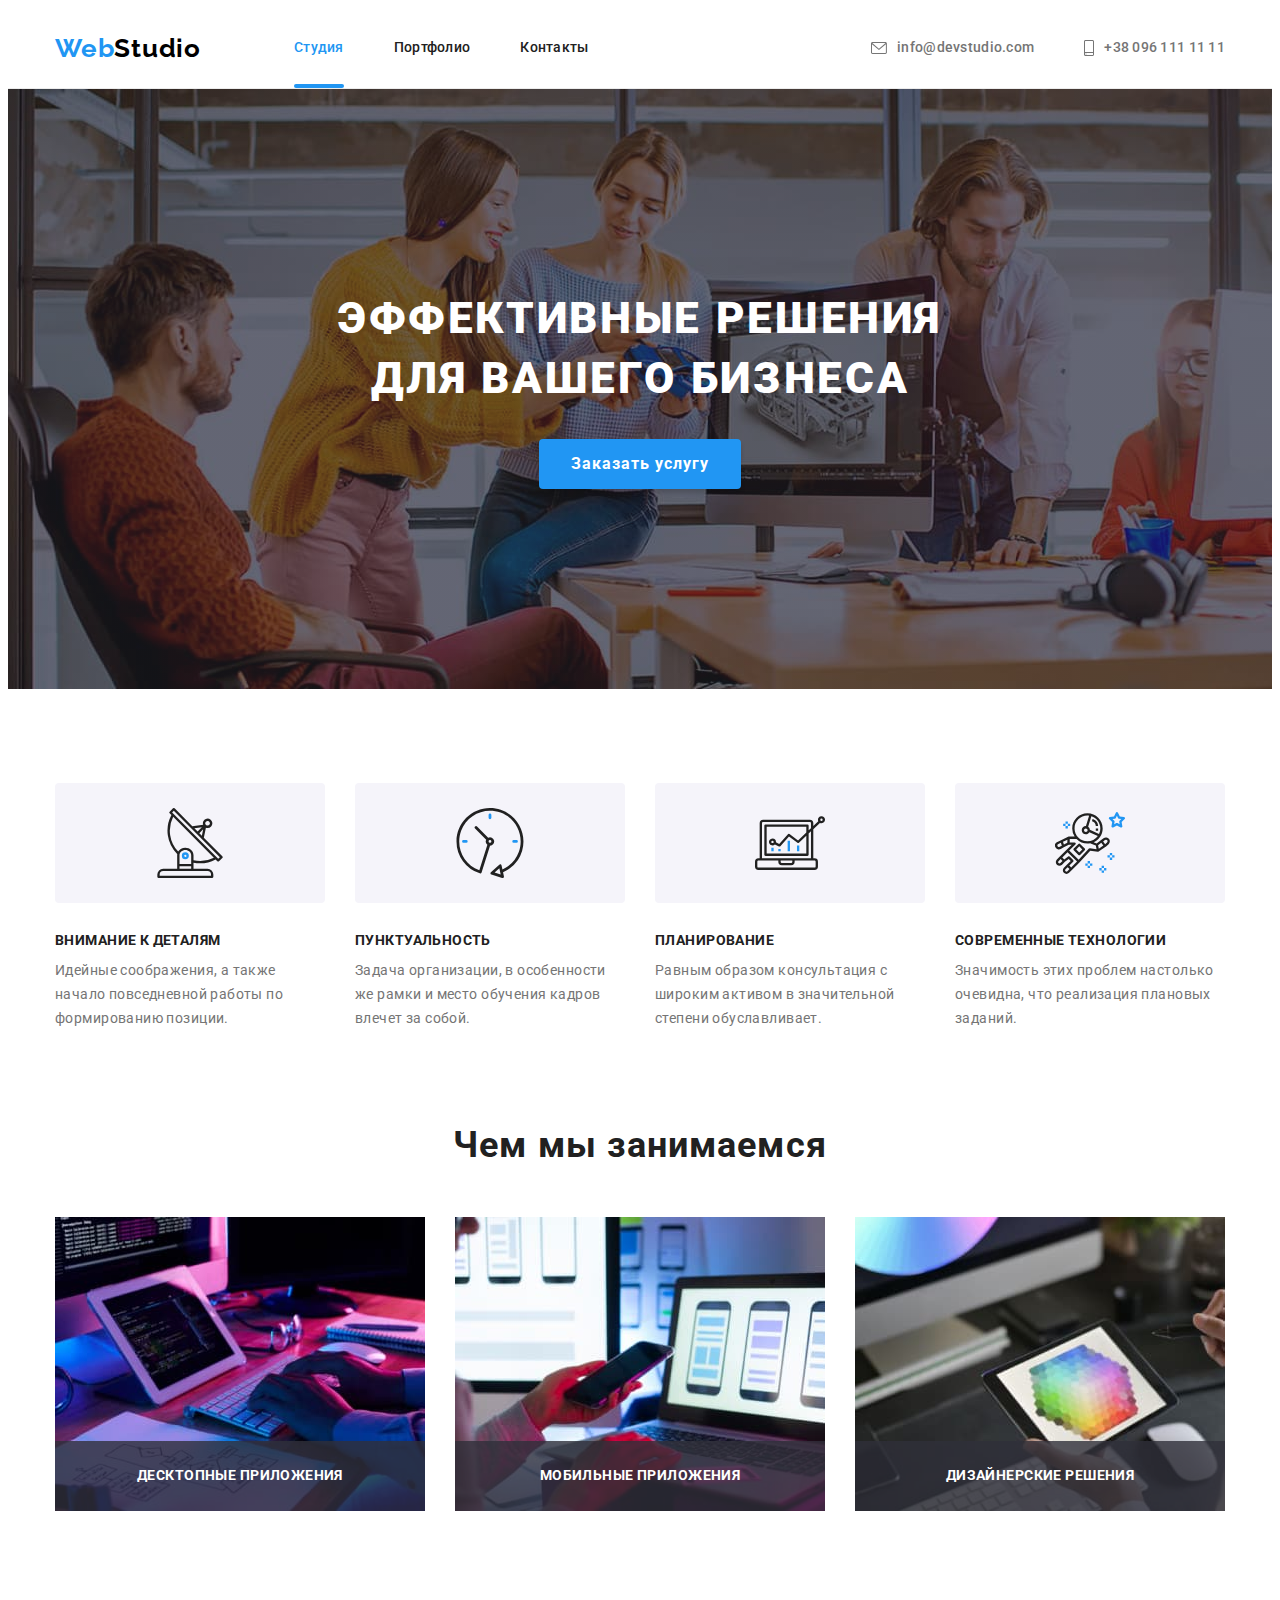
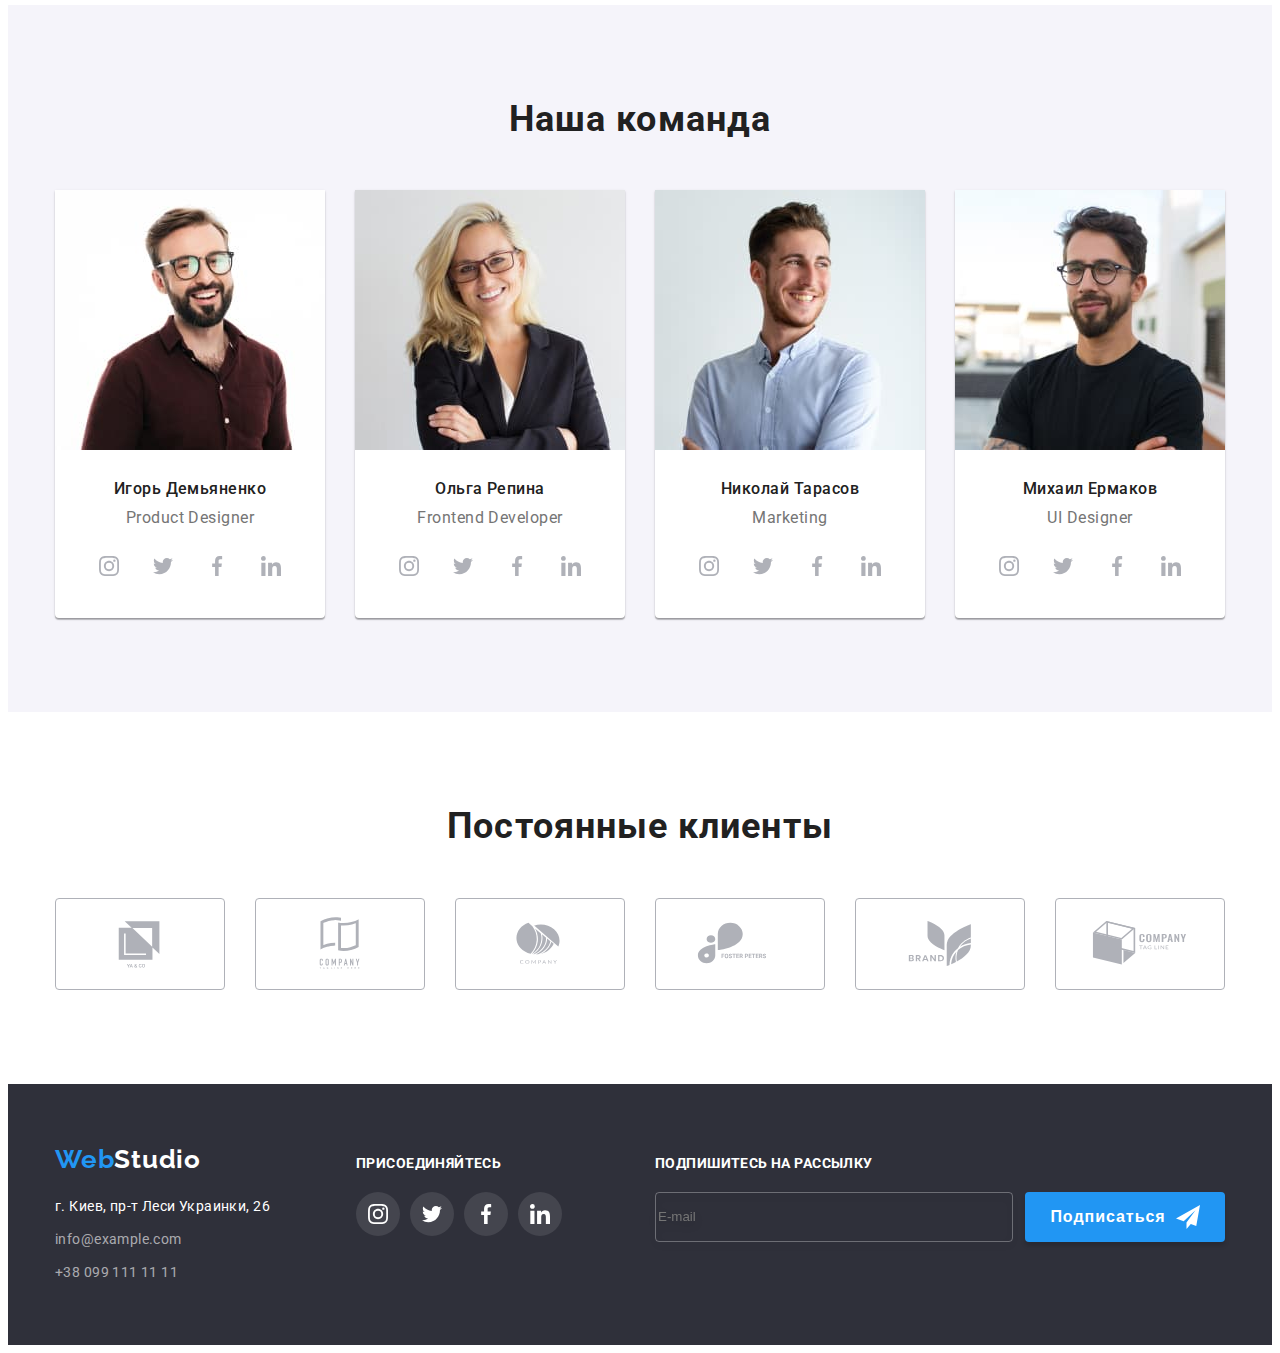
==== commit c47c68bf: "cold finish" ====
--- a/index.html
+++ b/index.html
@@ -420,51 +420,54 @@
           </button>
         </form>
       </div>
-
     </div>
   </footer>
-  <div class="backdrop " data-modal>
+  <div class="backdrop is-hidden" data-modal>
     <div class="modal">
-      <button class="close centering" type="button" data-modal-close>
-        <svg class="close-icon" width="11" height="11">
-          <use href="./images/icons.svg#modal-close"></use>
-        </svg>
-      </button>
       <p class="modal-title">Оставьте свои данные, мы вам перезвоним</p>
       <form>
+        <label class="input-label" for="user-name">Имя</label>
         <div class="input-field">
-          <label class="input-label" for="user-name">Имя</label>
-          <input class="modal-input" type="text" name="user-name" placeholder="" id="user-name">
-          <svg class="input-icon" width="12" height="12">
+          <input class="modal-input" type="text" name="user-name" placeholder="" id="user-name" required>
+          <svg class="input-icon" width="18" height="18">
             <use href="./images/icons.svg#icon-name"></use>
           </svg>
         </div>
+        <label class="input-label" for="user-tel">Телефон</label>
         <div class="input-field">
-          <label class="input-label" for="user-tel">Телефон</label>
-          <input class="modal-input" type="tel" name="user-tel" placeholder="" id="user-tel">
-          <svg class="input-icon" width="13" height="13">
+          <input class="modal-input" type="tel" name="user-tel" placeholder="" id="user-tel" required>
+          <svg class="input-icon" width="18" height="18">
             <use href="./images/icons.svg#icon-tel"></use>
           </svg>
         </div>
+        <label class="input-label" for="user-email">Почта</label>
         <div class="input-field">
-          <label class="input-label" for="user-email">Почта</label>
-          <input class="modal-input" type="email" name="user-email" placeholder="" id="user-email">
-          <svg class="input-icon" width="15" height="12">
+          <input class="modal-input" type="email" name="user-email" placeholder="" id="user-email" required>
+          <svg class="input-icon" width="18" height="18">
             <use href="./images/icons.svg#icon-email"></use>
           </svg>
         </div>
-        <div class="input-field">
-          <label class="input-label" for="user-coment">Комментарий</label>
-          <textarea class="modal-input coment" name="user-coment" id="user-coment"
-            placeholder="Введите текст"></textarea>
-        </div>
+        <label class="input-label" for="user-coment">Комментарий</label>
+        <textarea class="modal-input coment" name="user-coment" id="user-coment" placeholder="Введите текст"></textarea>
       </form>
       <div class="accept">
-        <input type="checkbox" name="accept-check" id="accept">
-        <label for="accept">Соглашаюсь с рассылкой и принимаю <span>Условия договора</span></label>
+        <label class="police-accept">
+          <input class="check-box visually-hidden" type="checkbox" name="accept-check">
+          <svg class="icon-unchecked" width="16" height="15">
+            <use href="./images/icons.svg#icon-unchecked"></use>
+          </svg>
+          <svg class="icon-checked" width="16" height="15">
+            <use href="./images/icons.svg#icon-checked"></use>
+          </svg>
+          Соглашаюсь с рассылкой и принимаю </label> <a href="" class="accept-accent"><span>Условия договора</span></a>
       </div>
       <button class="subscribe-btn centering send" type="submit">Отправить</button>
     </div>
+    <button class="close centering" type="button" data-modal-close>
+      <svg class="close-icon" width="11" height="11">
+        <use href="./images/icons.svg#modal-close"></use>
+      </svg>
+    </button>
   </div>
   <script src="./js/modal.js"></script>
 </body>
--- a/css/styles.css
+++ b/css/styles.css
@@ -542,7 +542,7 @@
   transition: transform 250ms cubic-bezier(0.4, 0, 0.2, 1);
 }
 .modal-title {
-  margin-bottom: 30px;
+  margin-bottom: 12px;
   font-weight: 700;
   font-size: 20px;
   line-height: 1.15;
@@ -550,40 +550,94 @@
   letter-spacing: 0.03em;
   color: var(--title-color);
 }
-.form-field {
+.input-label {
+  margin-bottom: 4px;
+  font-size: 12px;
+  line-height: 1.16;
+  letter-spacing: 0.01em;
+  color: var(--text-color);
+}
+.input-field {
   position: relative;
-}
-.input-label {
-  position: absolute;
-  top: 0;
-  left: ;
-  transform: translateY(-20px);
-  margin-bottom: 4px;
+  margin-bottom: 10px;
+  color: var(--title-color);
+}
+.input-field:focus-within {
+  color: var(--link-selection-solor);
 }
 .modal-input {
-  position: relative;
   width: 100%;
-  margin-bottom: 28px;
+  padding-left: 42px;
   height: 40px;
+  color: var(--title-color);
   border: 1px solid rgba(33, 33, 33, 0.2);
   border-radius: 4px;
-}
-.modal-input:hover,
+  transition: color 250ms cubic-bezier(0.4, 0, 0.2, 1),
+    border-color 250ms cubic-bezier(0.4, 0, 0.2, 1);
+}
 .modal-input:focus {
-  border: 1px solid #2196f3;
+  border-color: var(--link-selection-solor);
+  outline: none;
 }
 .input-icon {
   position: absolute;
-  top: 12px;
-  left: 15px;
-  margin-right: 15px;
+  top: 50%;
+  left: 21px;
+  transform: translate(-50%, -50%);
+  fill: currentColor;
 }
 .modal-input.coment {
-  pad: 12px 16px;
+  padding: 12px 16px;
   height: 120px;
   resize: none;
 }
+.modal-input.coment:placeholder {
+  font-size: 12px;
+  line-height: 1.16;
+  letter-spacing: 0.01em;
+  color: rgba(117, 117, 117, 0.5);
+}
+.accept {
+  position: relative;
+  margin-left: 8px;
+}
+.check-box {
+  position: absolute;
+}
+.icon-unchecked {
+  position: absolute;
+  top: 50%;
+  left: 0;
+  transform: translateY(-50%);
+  transition: opacity 250ms cubic-bezier(0.4, 0, 0.2, 1);
+}
+.icon-checked {
+  position: absolute;
+  top: 50%;
+  left: 0;
+  transform: translateY(-50%);
+  opacity: 0;
+  transition: opacity 250ms cubic-bezier(0.4, 0, 0.2, 1);
+}
+.check-box:checked ~ .icon-checked {
+  opacity: 1;
+}
+.check-box:checked ~ .icon-unchecked {
+  opacity: 0;
+}
+.police-accept {
+  /* display: inline-block; */
+  padding-left: 20px;
+  font-size: 14px;
+  line-height: 1.71;
+  letter-spacing: 0.03em;
+  color: var(--text-color);
+}
+.accept-accent {
+  color: var(--link-selection-solor);
+}
 .subscribe-btn.send {
+  margin-top: 30px;
   margin-left: auto;
   margin-right: auto;
 }
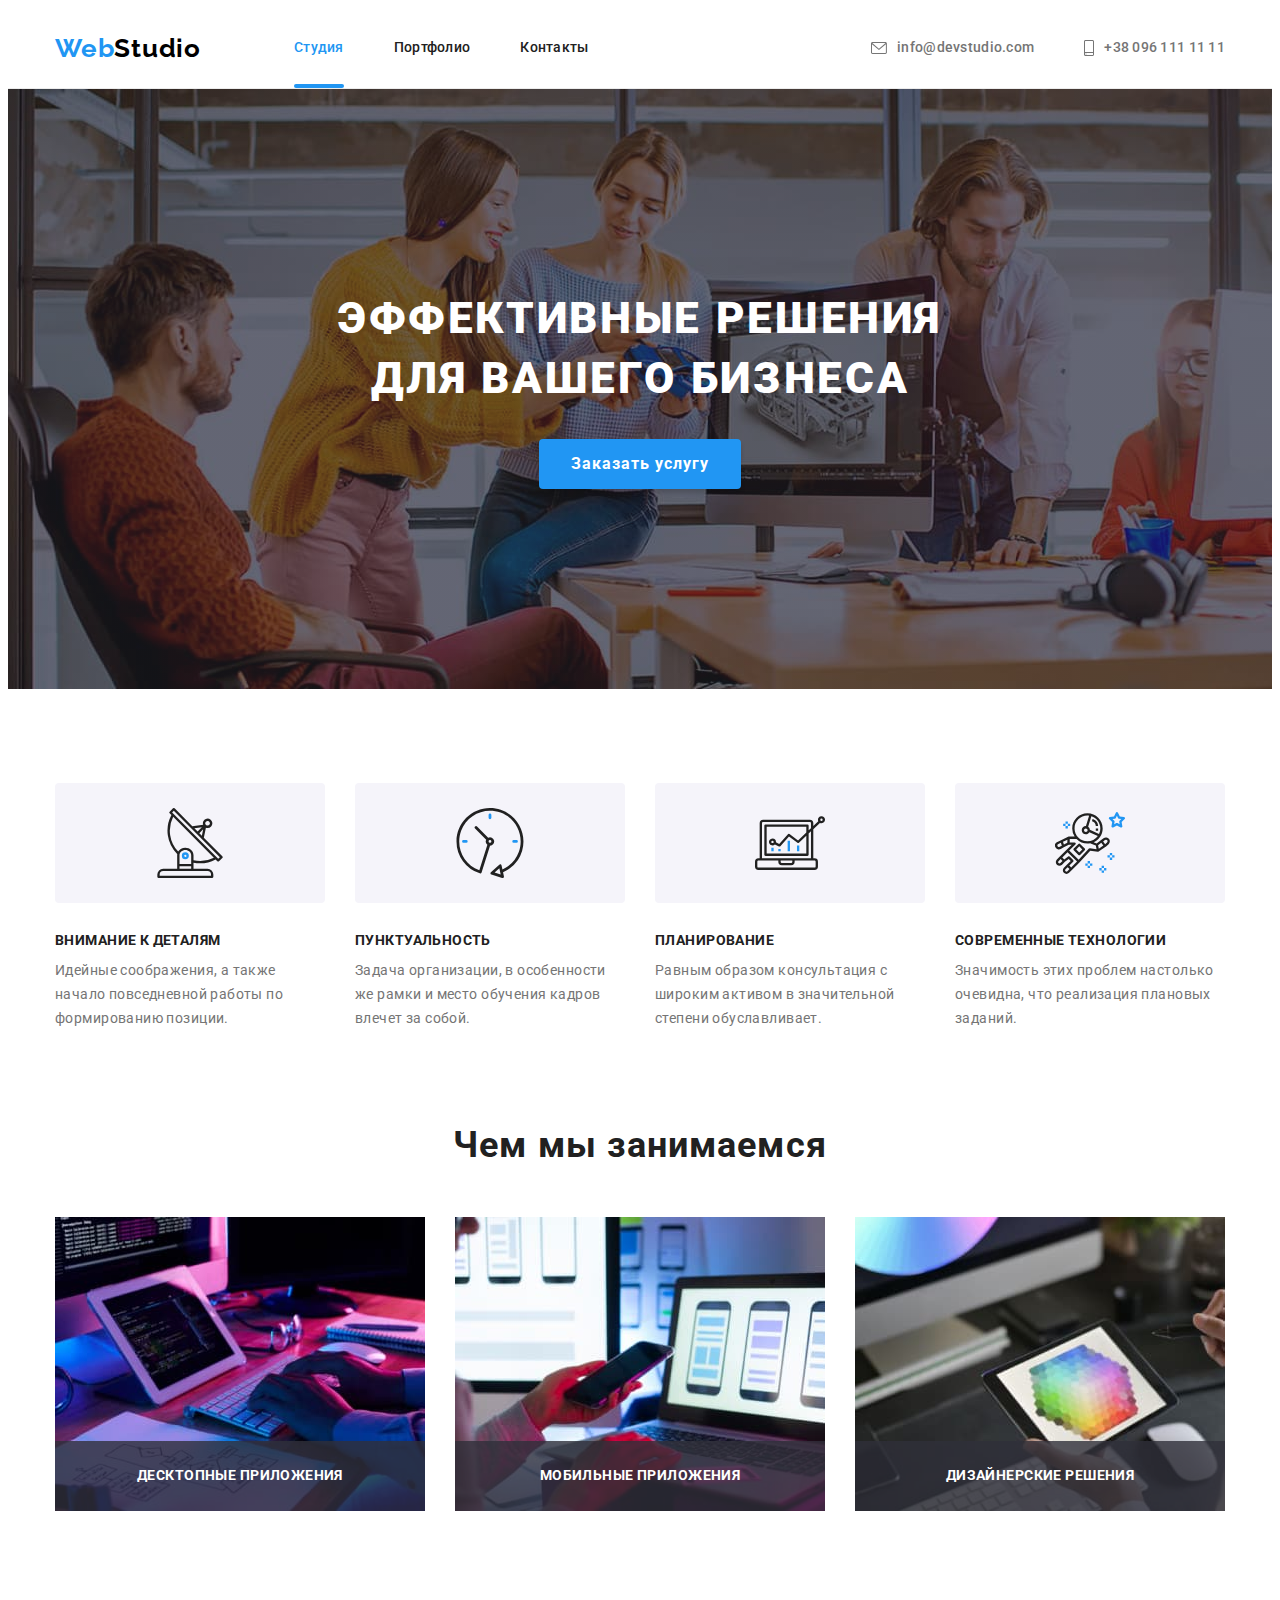
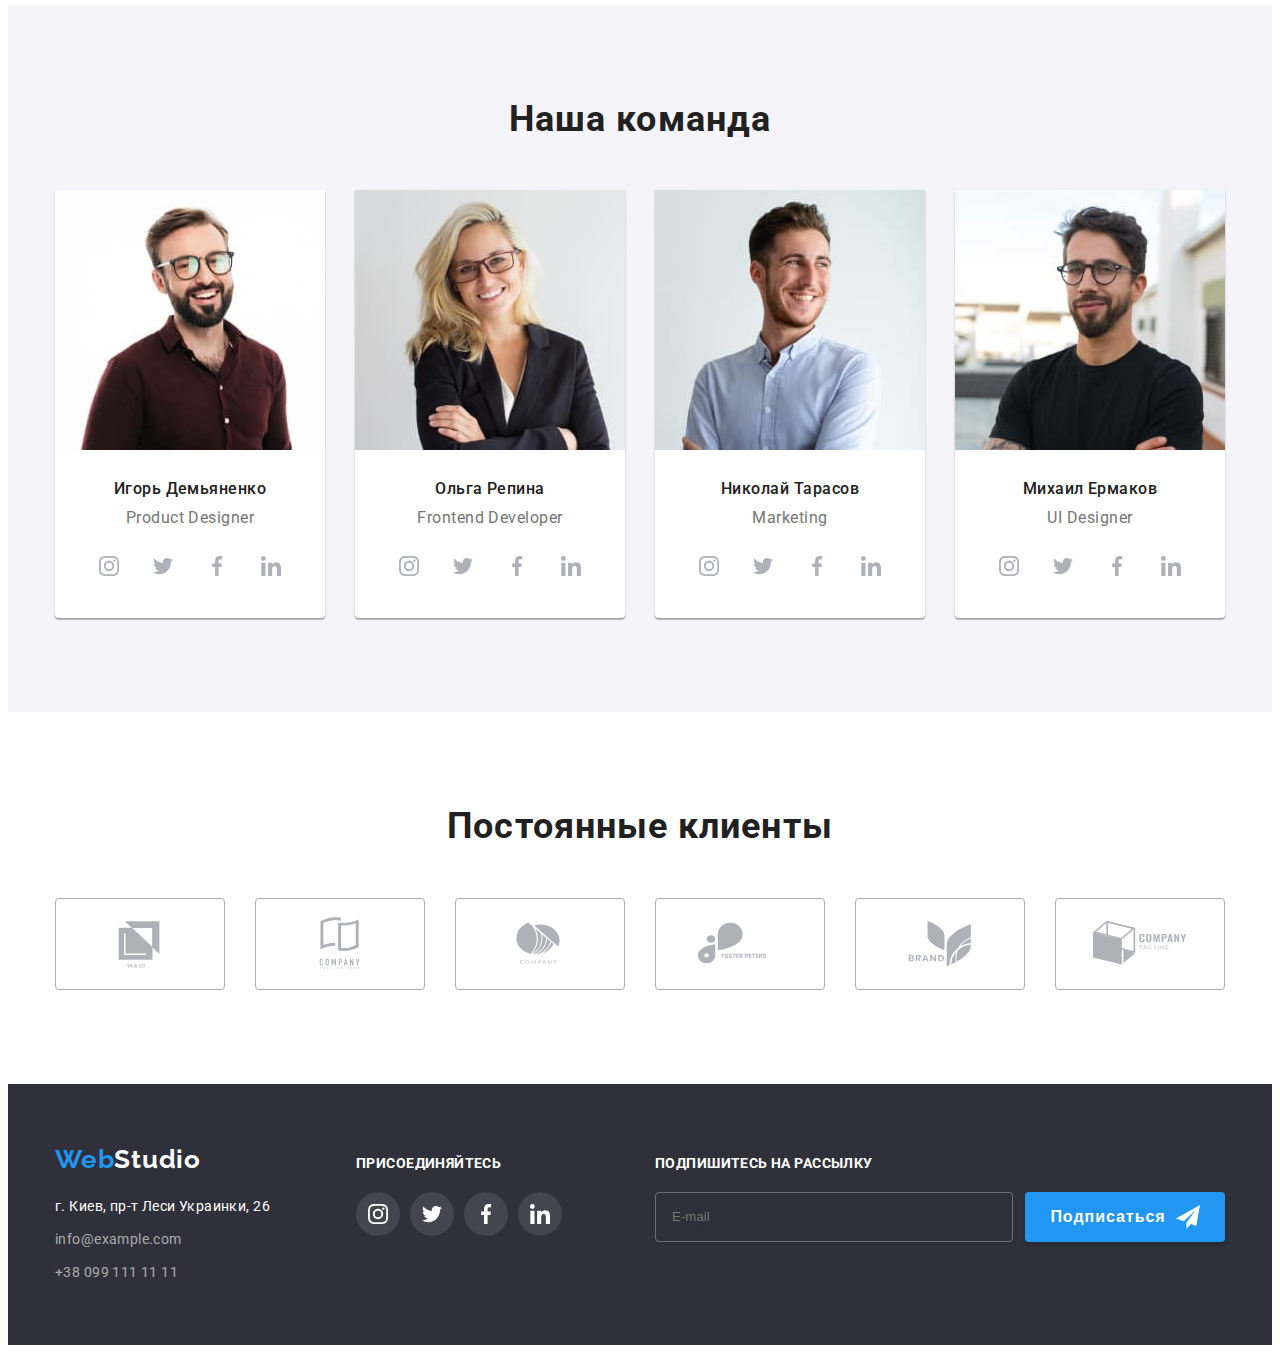
==== commit 355a1a46: "all fixed" ====
--- a/index.html
+++ b/index.html
@@ -348,7 +348,6 @@
       </div>
     </section>
   </main>
-
   <!-- подвал -->
   <footer class="footer">
     <div class="container footer-links">
@@ -407,9 +406,7 @@
         </ul>
       </div>
       <div class="subscribe">
-        <label for="subscribe">
-          <p class="title">Подпишитесь на рассылку</p>
-        </label>
+        <label class="title" for="subscribe">Подпишитесь на рассылку</label>
         <form class="centering" name="signup_form" autocomplete="on" novalidate>
           <input class="subscribe-mail-input" type="email" name="user-subscribe-email" placeholder="E-mail"
             id="subscribe" />
@@ -449,25 +446,28 @@
         </div>
         <label class="input-label" for="user-coment">Комментарий</label>
         <textarea class="modal-input coment" name="user-coment" id="user-coment" placeholder="Введите текст"></textarea>
+        <div class="accept">
+          <label class="police-accept">
+            <input class="check-box visually-hidden" type="checkbox" name="accept-check">
+            <svg class="icon-unchecked" width="16" height="15">
+              <use href="./images/icons.svg#icon-unchecked"></use>
+            </svg>
+            <svg class="icon-checked" width="16" height="15">
+              <use href="./images/icons.svg#icon-checked"></use>
+            </svg>
+            Соглашаюсь с рассылкой и принимаю
+          </label>
+          <a href="" class="accept-accent"><span>Условия
+              договора</span></a>
+        </div>
+        <button class="subscribe-btn centering send" type="submit">Отправить</button>
       </form>
-      <div class="accept">
-        <label class="police-accept">
-          <input class="check-box visually-hidden" type="checkbox" name="accept-check">
-          <svg class="icon-unchecked" width="16" height="15">
-            <use href="./images/icons.svg#icon-unchecked"></use>
-          </svg>
-          <svg class="icon-checked" width="16" height="15">
-            <use href="./images/icons.svg#icon-checked"></use>
-          </svg>
-          Соглашаюсь с рассылкой и принимаю </label> <a href="" class="accept-accent"><span>Условия договора</span></a>
-      </div>
-      <button class="subscribe-btn centering send" type="submit">Отправить</button>
+      <button class="close centering" type="button" data-modal-close>
+        <svg class="close-icon" width="11" height="11">
+          <use href="./images/icons.svg#modal-close"></use>
+        </svg>
+      </button>
     </div>
-    <button class="close centering" type="button" data-modal-close>
-      <svg class="close-icon" width="11" height="11">
-        <use href="./images/icons.svg#modal-close"></use>
-      </svg>
-    </button>
   </div>
   <script src="./js/modal.js"></script>
 </body>
--- a/css/styles.css
+++ b/css/styles.css
@@ -465,7 +465,7 @@
   fill: currentColor;
 }
 .subscribe {
-  margin-left: 93px;
+  margin-left: auto;
 }
 .subscribe .title {
   display: inline-block;
@@ -480,6 +480,10 @@
 .subscribe-mail-input {
   width: 358px;
   height: 50px;
+  padding-top: 15px;
+  padding-left: 16px;
+  padding-bottom: 15px;
+  color: var(--header-bgd-color);
   background-color: transparent;
   border: 1px solid rgba(255, 255, 255, 0.3);
   filter: drop-shadow(0px 4px 4px rgba(0, 0, 0, 0.15));
@@ -551,6 +555,7 @@
   color: var(--title-color);
 }
 .input-label {
+  display: inline-block;
   margin-bottom: 4px;
   font-size: 12px;
   line-height: 1.16;
@@ -559,6 +564,7 @@
 }
 .input-field {
   position: relative;
+  /* margin-top: 4px; */
   margin-bottom: 10px;
   color: var(--title-color);
 }
@@ -586,23 +592,36 @@
   transform: translate(-50%, -50%);
   fill: currentColor;
 }
+.modal-input.coment:placeholder {
+  font-weight: 400;
+  font-size: 14px;
+  line-height: 1.14;
+  letter-spacing: 0.01em;
+  color: rgba(117, 117, 117, 0.5);
+}
 .modal-input.coment {
+  margin-bottom: 20px;
   padding: 12px 16px;
   height: 120px;
-  resize: none;
-}
-.modal-input.coment:placeholder {
-  font-size: 12px;
-  line-height: 1.16;
+  font-size: 14px;
+  line-height: 1.14;
   letter-spacing: 0.01em;
   color: rgba(117, 117, 117, 0.5);
+  resize: none;
+}
+.check-box {
+  position: absolute;
 }
 .accept {
+  display: inline-block;
   position: relative;
-  margin-left: 8px;
-}
-.check-box {
-  position: absolute;
+  margin-left: 15px;
+}
+.custom-box {
+  display: inline-block;
+  width: 16px;
+  height: 15px;
+  outline: 1px solid red;
 }
 .icon-unchecked {
   position: absolute;
@@ -626,14 +645,18 @@
   opacity: 0;
 }
 .police-accept {
-  /* display: inline-block; */
-  padding-left: 20px;
+  display: inline-block;
+  padding-left: 23px;
   font-size: 14px;
   line-height: 1.71;
   letter-spacing: 0.03em;
   color: var(--text-color);
 }
 .accept-accent {
+  /* margin-left: 5px; */
+  font-size: 14px;
+  line-height: 1.71;
+  letter-spacing: 0.03em;
   color: var(--link-selection-solor);
 }
 .subscribe-btn.send {
